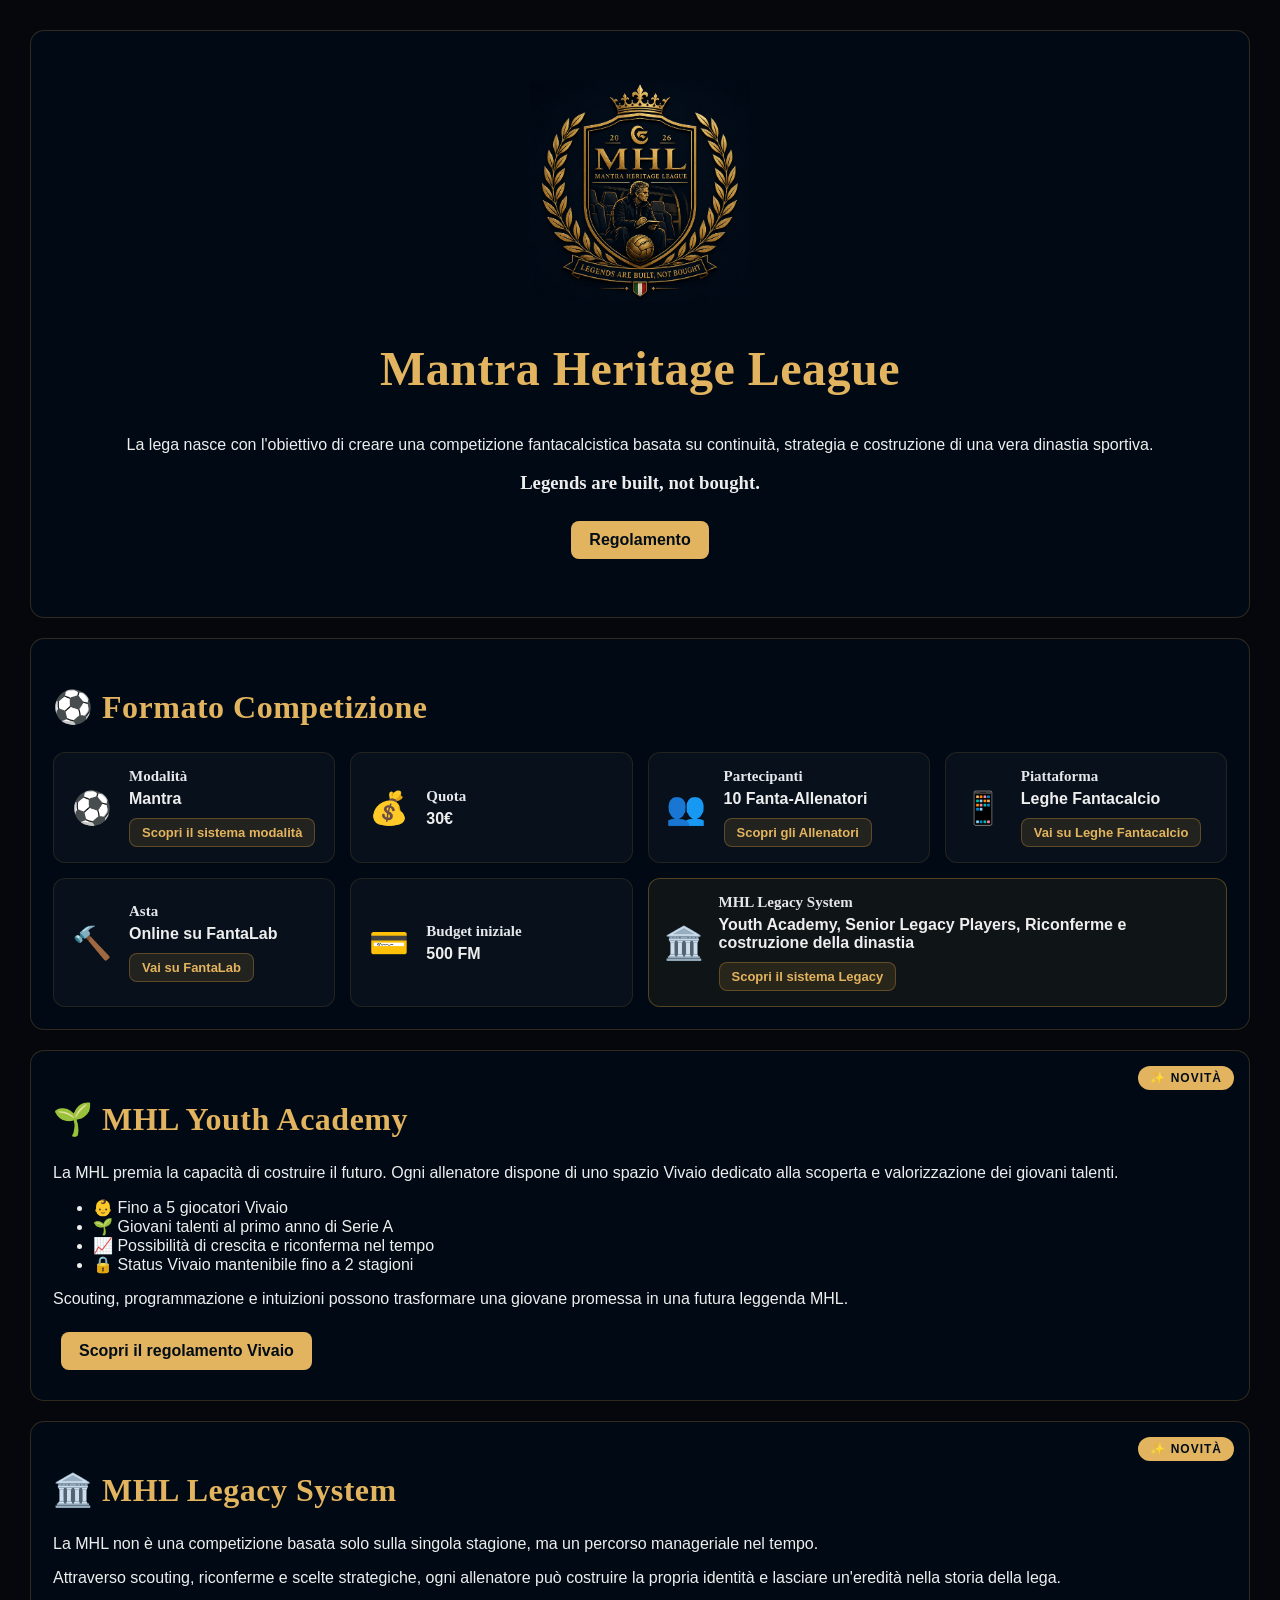
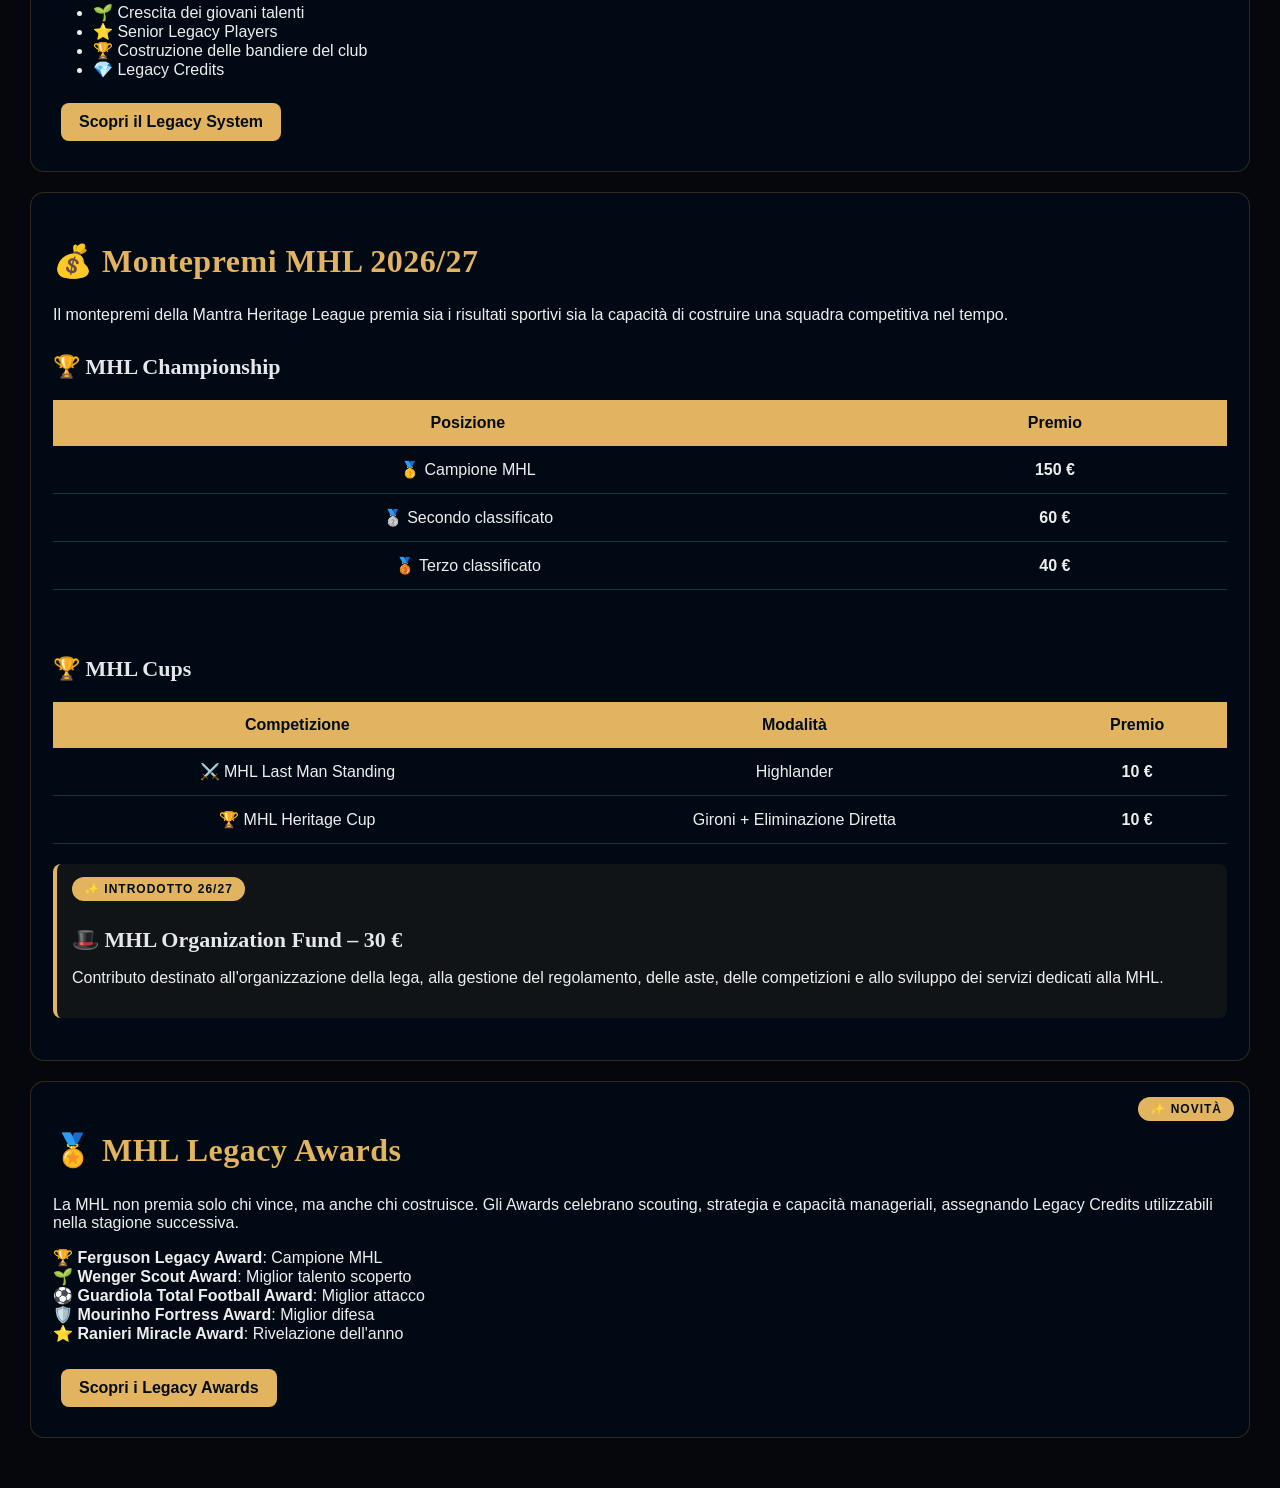
==== index.html @ bc8fe1c8 "Init MHL Project" ====
<!doctype html>
<html>

<head>
    <meta charset="utf-8">
    <meta name="viewport" content="width=device-width,initial-scale=1">
    <link rel="stylesheet" href="css/style.css">
    <title>MHL</title>
</head>


<body>

<div class="wrap">

    <main class="main">
        <section class="hero">

            <div class="hero-logo">
                <img src="images/logo-main.png" alt="MHL Logo">
            </div>


            <h1>
                Mantra Heritage League
            </h1>


            <p>
                La lega nasce con l'obiettivo di creare una competizione
                fantacalcistica basata su continuità, strategia e costruzione
                di una vera dinastia sportiva.
            </p>


            <h3>
                Legends are built, not bought.
            </h3>


            <a class="btn" href="regolamento.html">
                Regolamento
            </a>

        </section>





        <div class="card" id="formato">


            <h2>
                ⚽ Formato Competizione
            </h2>


            <div class="format-grid">



                <div class="format-item">

                    <div class="format-icon">
                        ⚽
                    </div>


                    <div>

                        <h3>
                            Modalità
                        </h3>

                        <p>
                            Mantra
                        </p>


                        <a class="mini-btn"
                           href="https://www.fantacalcio.it/regolamenti/sistema-mantra">

                            Scopri il sistema modalità

                        </a>


                    </div>

                </div>





                <div class="format-item">

                    <div class="format-icon">
                        💰
                    </div>


                    <div>

                        <h3>
                            Quota
                        </h3>


                        <p>
                            30€
                        </p>


                    </div>

                </div>





                <div class="format-item">

                    <div class="format-icon">
                        👥
                    </div>


                    <div>

                        <h3>
                            Partecipanti
                        </h3>


                        <p>
                            10 Fanta-Allenatori
                        </p>


                        <a class="mini-btn"
                           href="allenatori.html">

                            Scopri gli Allenatori

                        </a>


                    </div>

                </div>





                <div class="format-item">

                    <div class="format-icon">
                        📱
                    </div>


                    <div>

                        <h3>
                            Piattaforma
                        </h3>


                        <p>
                            Leghe Fantacalcio
                        </p>


                        <a class="mini-btn"
                           href="https://leghe.fantacalcio.it/">

                            Vai su Leghe Fantacalcio

                        </a>


                    </div>

                </div>





                <div class="format-item">

                    <div class="format-icon">
                        🔨
                    </div>


                    <div>

                        <h3>
                            Asta
                        </h3>


                        <p>
                            Online su FantaLab
                        </p>


                        <a class="mini-btn"
                           href="https://www.fantalab.it/">

                            Vai su FantaLab

                        </a>


                    </div>

                </div>





                <div class="format-item">

                    <div class="format-icon">
                        💳
                    </div>


                    <div>

                        <h3>
                            Budget iniziale
                        </h3>


                        <p>
                            500 FM
                        </p>


                    </div>

                </div>





                <div class="format-item legacy">

                    <div class="format-icon">
                        🏛️
                    </div>


                    <div>

                        <h3>
                            MHL Legacy System
                        </h3>


                        <p>
                            Youth Academy, Senior Legacy Players,
                            Riconferme e costruzione della dinastia
                        </p>


                        <a class="mini-btn"
                           href="#legacy-system">

                            Scopri il sistema Legacy

                        </a>


                    </div>

                </div>


            </div>


        </div>





        <div class="card feature-card" id="youth-academy">


            <span class="badge-new">
                ✨ NOVITÀ
            </span>


            <h2>
                🌱 MHL Youth Academy
            </h2>


            <p>
                La MHL premia la capacità di costruire il futuro.
                Ogni allenatore dispone di uno spazio Vivaio dedicato
                alla scoperta e valorizzazione dei giovani talenti.
            </p>



            <ul>

                <li>
                    👶 Fino a 5 giocatori Vivaio
                </li>

                <li>
                    🌱 Giovani talenti al primo anno di Serie A
                </li>

                <li>
                    📈 Possibilità di crescita e riconferma nel tempo
                </li>

                <li>
                    🔒 Status Vivaio mantenibile fino a 2 stagioni
                </li>

            </ul>



            <p>
                Scouting, programmazione e intuizioni possono trasformare
                una giovane promessa in una futura leggenda MHL.
            </p>



            <a class="btn" href="regolamento.html#youth-academy">

                Scopri il regolamento Vivaio

            </a>


        </div>





        <div class="card feature-card" id="legacy-system">


            <span class="badge-new">
                ✨ NOVITÀ
            </span>


            <h2>
                🏛️ MHL Legacy System
            </h2>


            <p>
                La MHL non è una competizione basata solo sulla singola stagione,
                ma un percorso manageriale nel tempo.
            </p>


            <p>
                Attraverso scouting, riconferme e scelte strategiche,
                ogni allenatore può costruire la propria identità
                e lasciare un'eredità nella storia della lega.
            </p>


            <ul>

                <li>
                    🌱 Crescita dei giovani talenti
                </li>


                <li>
                    ⭐ Senior Legacy Players
                </li>


                <li>
                    🏆 Costruzione delle bandiere del club
                </li>


                <li>
                    💎 Legacy Credits
                </li>

            </ul>


            <a class="btn" href="regolamento.html#legacy-system">

                Scopri il Legacy System

            </a>


        </div>





        <div class="card" id="premi">

            <h2>
                💰 Montepremi MHL 2026/27
            </h2>


            <p>
                Il montepremi della Mantra Heritage League premia sia i risultati
                sportivi sia la capacità di costruire una squadra competitiva nel tempo.
            </p>


            <h3>
                🏆 MHL Championship
            </h3>


            <table class="table">

                <tr>
                    <th>Posizione</th>
                    <th>Premio</th>
                </tr>


                <tr>
                    <td>🥇 Campione MHL</td>
                    <td><strong>150 €</strong></td>
                </tr>


                <tr>
                    <td>🥈 Secondo classificato</td>
                    <td><strong>60 €</strong></td>
                </tr>


                <tr>
                    <td>🥉 Terzo classificato</td>
                    <td><strong>40 €</strong></td>
                </tr>


            </table>



            <br><br>


            <h3>
                🏆 MHL Cups
            </h3>


            <table class="table">

                <tr>
                    <th>Competizione</th>
                    <th>Modalità</th>
                    <th>Premio</th>
                </tr>


                <tr>
                    <td>
                        ⚔️ MHL Last Man Standing
                    </td>

                    <td>
                        Highlander
                    </td>

                    <td>
                        <strong>10 €</strong>
                    </td>

                </tr>



                <tr>

                    <td>
                        🏆 MHL Heritage Cup
                    </td>

                    <td>
                        Gironi + Eliminazione Diretta
                    </td>

                    <td>
                        <strong>10 €</strong>
                    </td>

                </tr>


            </table>



            <div class="fund-box">

        <span class="badge-new">
            ✨ INTRODOTTO 26/27
        </span>


                <h3>
                    🎩 MHL Organization Fund – 30 €
                </h3>


                <p>
                    Contributo destinato all'organizzazione della lega,
                    alla gestione del regolamento, delle aste, delle competizioni
                    e allo sviluppo dei servizi dedicati alla MHL.
                </p>


            </div>


        </div>





        <div class="card feature-card" id="awards">


            <span class="badge-new">
                ✨ NOVITÀ
            </span>


            <h2>
                🏅 MHL Legacy Awards
            </h2>


            <p>
                La MHL non premia solo chi vince, ma anche chi costruisce.
                Gli Awards celebrano scouting, strategia e capacità manageriali,
                assegnando Legacy Credits utilizzabili nella stagione successiva.
            </p>



            <div class="awards-preview">


                <div>
                    🏆 <strong>Ferguson Legacy Award</strong>: Campione MHL
                </div>


                <div>
                    🌱 <strong>Wenger Scout Award</strong>: Miglior talento scoperto
                </div>


                <div>
                    ⚽ <strong>Guardiola Total Football Award</strong>: Miglior attacco
                </div>


                <div>
                    🛡️ <strong>Mourinho Fortress Award</strong>: Miglior difesa
                </div>


                <div>
                    ⭐ <strong>Ranieri Miracle Award</strong>: Rivelazione dell'anno
                </div>


            </div>


            <br>


            <a class="btn" href="mhl-legacy-archive.html">

                Scopri i Legacy Awards

            </a>


        </div>



    </main>


</div>

</body>

</html>
---- css/style.css ----
:root {

    --mhl-bg: #05070d;

    --mhl-card: #010a14;

    --mhl-card-light: #071624;

    --mhl-gold: #e3b45f;

    --mhl-gold-light: #d4af37;

    --mhl-text: #eeeeee;

    --mhl-muted: #bdbdbd;

    --mhl-border: rgba(184,136,57,0.25);

}


/* ============================= */
/* BASE */
/* ============================= */


body {

    margin:0;

    background:var(--mhl-bg);

    color:var(--mhl-text);

    font-family:'Inter', Arial, sans-serif;

}



h1,
h2 {

    font-family:'Playfair Display', serif;

    color:var(--mhl-gold);

    letter-spacing:.5px;

}


h1 {

    font-size:3rem;

}


h2 {

    font-size:2rem;

}


h3 {

    font-family:'Playfair Display', serif;

}



a {

    color:inherit;

}

.claim {

    font-family:'Playfair Display', serif;

    font-style:italic;

    color:var(--mhl-gold);

    letter-spacing:1px;

}


/* ============================= */
/* HEADER / LOGO */
/* ============================= */


header {

    padding:20px;

    background:var(--mhl-card);

    border-bottom:3px solid var(--mhl-gold);

    display:flex;

    justify-content:center;

}



.logo img {

    width:220px;

    height:220px;

    object-fit:contain;

}



/* ============================= */
/* LAYOUT */
/* ============================= */


.wrap {

    display:flex;

}



.main {

    flex:1;

    padding:30px;

}



/* ============================= */
/* CARD */
/* ============================= */


.card {

    background:var(--mhl-card);

    border:1px solid var(--mhl-border);

    border-radius:14px;

    padding:22px;

    margin-bottom:20px;

}



.card h3 {

    margin-top:30px;

    margin-bottom:15px;

    color:#e5e7eb;

    font-size:22px;

}



/* ============================= */
/* HERO */
/* ============================= */


.hero {

    padding:50px 20px;

    text-align:center;

    background: var(--mhl-card);

    border-radius:14px;

    margin-bottom:20px;

    border:1px solid var(--mhl-border);

}



.hero-logo {

    display:flex;

    justify-content:center;

    margin-bottom:20px;

}



.hero-logo img {

    width:220px;

    height:220px;

    object-fit:contain;

}



/* ============================= */
/* BOTTONI */
/* ============================= */


.btn {

    display:inline-block;

    margin:8px;

    padding:10px 18px;

    background:var(--mhl-gold);

    color:#020d17;

    text-decoration:none;

    border-radius:8px;

    font-weight:bold;

}



.btn:hover {

    opacity:.85;

}



/* ============================= */
/* MINI BUTTON */
/* ============================= */


.mini-btn {

    display:inline-block;

    margin-top:10px;

    padding:6px 12px;

    border-radius:8px;

    font-size:13px;

    text-decoration:none;

    font-weight:bold;

    background:rgba(184,136,57,.15);

    color:var(--mhl-gold);

    border:1px solid rgba(184,136,57,.4);

}



.mini-btn:hover {

    background:rgba(184,136,57,.3);

}



/* ============================= */
/* FORMAT GRID */
/* ============================= */


.format-grid {

    display:grid;

    grid-template-columns:
    repeat(auto-fit,minmax(230px,1fr));

    gap:15px;

}



.format-item {

    display:flex;

    align-items:center;

    gap:15px;

    padding:15px;

    background:rgba(255,255,255,.03);

    border-radius:12px;

    border:1px solid rgba(184,136,57,.15);

}



.format-icon {

    font-size:32px;

    width:45px;

    text-align:center;

}



.format-item h3 {

    margin:0 0 5px;

    font-size:15px;

}



.format-item p {

    margin:0;

    font-weight:bold;

}



.format-item.legacy {

    grid-column:span 2;

    background:rgba(184,136,57,.08);

    border-color:rgba(184,136,57,.4);

}



@media(max-width:600px){

    .format-item.legacy{

        grid-column:span 1;

    }

}



/* ============================= */
/* TABLE */
/* ============================= */


.table {

    width:100%;

    border-collapse:collapse;

    margin-top:20px;

}



.table th {

    background:var(--mhl-gold);

    color:#020d17;

    padding:14px;

}



.table td {

    padding:14px;

    border-bottom:1px solid #23313d;

    text-align:center;

}



.table tr:hover {

    background:#071624;

}



/* ============================= */
/* BADGE */
/* ============================= */


.badge-new {

    background:var(--mhl-gold);

    color:#020d17;

    font-size:.75rem;

    font-weight:bold;

    padding:5px 12px;

    border-radius:20px;

    letter-spacing:1px;

}



.feature-card {

    position:relative;

}



.feature-card .badge-new {

    position:absolute;

    top:15px;

    right:15px;

}



/* ============================= */
/* LEGACY / AWARDS */
/* ============================= */


.award-card,
.manager-card,
.history-card {

    background:rgba(255,255,255,.03);

    border-radius:16px;

    padding:20px;

    text-align:center;

    border:1px solid rgba(184,136,57,.15);

    margin-top: 20px;

}



.award-credit {

    margin-top:15px;

    padding:10px;

    border-radius:10px;

    font-weight:bold;

    background:rgba(184,136,57,.15);

    color:var(--mhl-gold);

}



/* ============================= */
/* REGOLE */
/* ============================= */


.reg-links {

    display:flex;

    flex-direction:column;

    gap:10px;

    margin-bottom:25px;

}



.reg-links a {

    color:#e0e0e0;

    text-decoration:none;

    font-weight:600;

}



.reg-links a:hover {

    color:var(--mhl-gold);

}



/* Sottosezioni */


.sub-links {

    margin-left:25px;

    padding-left:15px;

    border-left:2px solid var(--mhl-gold);

    display:flex;

    flex-direction:column;

    gap:8px;

}



.sub-links a {

    color:var(--mhl-muted);

    font-size:.95rem;

}



/* ============================= */
/* BOX EVIDENZA */
/* ============================= */


.rule-highlight,
.fund-box,
.vivaio-box {

    background:rgba(184,136,57,.08);

    border-left:4px solid var(--mhl-gold);

    padding:15px;

    border-radius:8px;

    margin:20px 0;

}



/* ============================= */
/* MENU VAI ALLA SEZIONE */
/* ============================= */


.section-selector {

    position:sticky;

    top:0;

    z-index:1000;

    width:100%;

    padding:15px 0;

    margin-bottom:20px;

}



.section-selector select {

    width:100%;

    height:48px;

    padding:0 45px 0 18px;

    border-radius:14px;

    border:1px solid rgba(184,136,57,.5);

    background:linear-gradient(
            135deg,
            #020d17,
            #071624
    );

    color:var(--mhl-gold);

    font-size:1rem;

    font-weight:700;

    appearance:none;

    cursor:pointer;

}



.section-selector::after {

    position:absolute;

    right:18px;

    top:50%;

    transform:translateY(-50%);

    color:var(--mhl-gold);

    font-size:1.3rem;

    pointer-events:none;

}



.section-selector select:focus {

    outline:none;

    border-color:var(--mhl-gold);

    box-shadow:0 0 10px rgba(184,136,57,.25);

}



.section-selector option {

    background:#020d17;

    color:white;

}



/* ============================= */
/* MOBILE */
/* ============================= */


@media(max-width:600px){


    .main {

        padding:15px;

    }


    .logo img {

        width:160px;

        height:160px;

    }


}

.home-btn {
    display:flex;
    justify-content:flex-end;
    margin-bottom:15px;
    background: none;
    color:var(--mhl-gold);
}
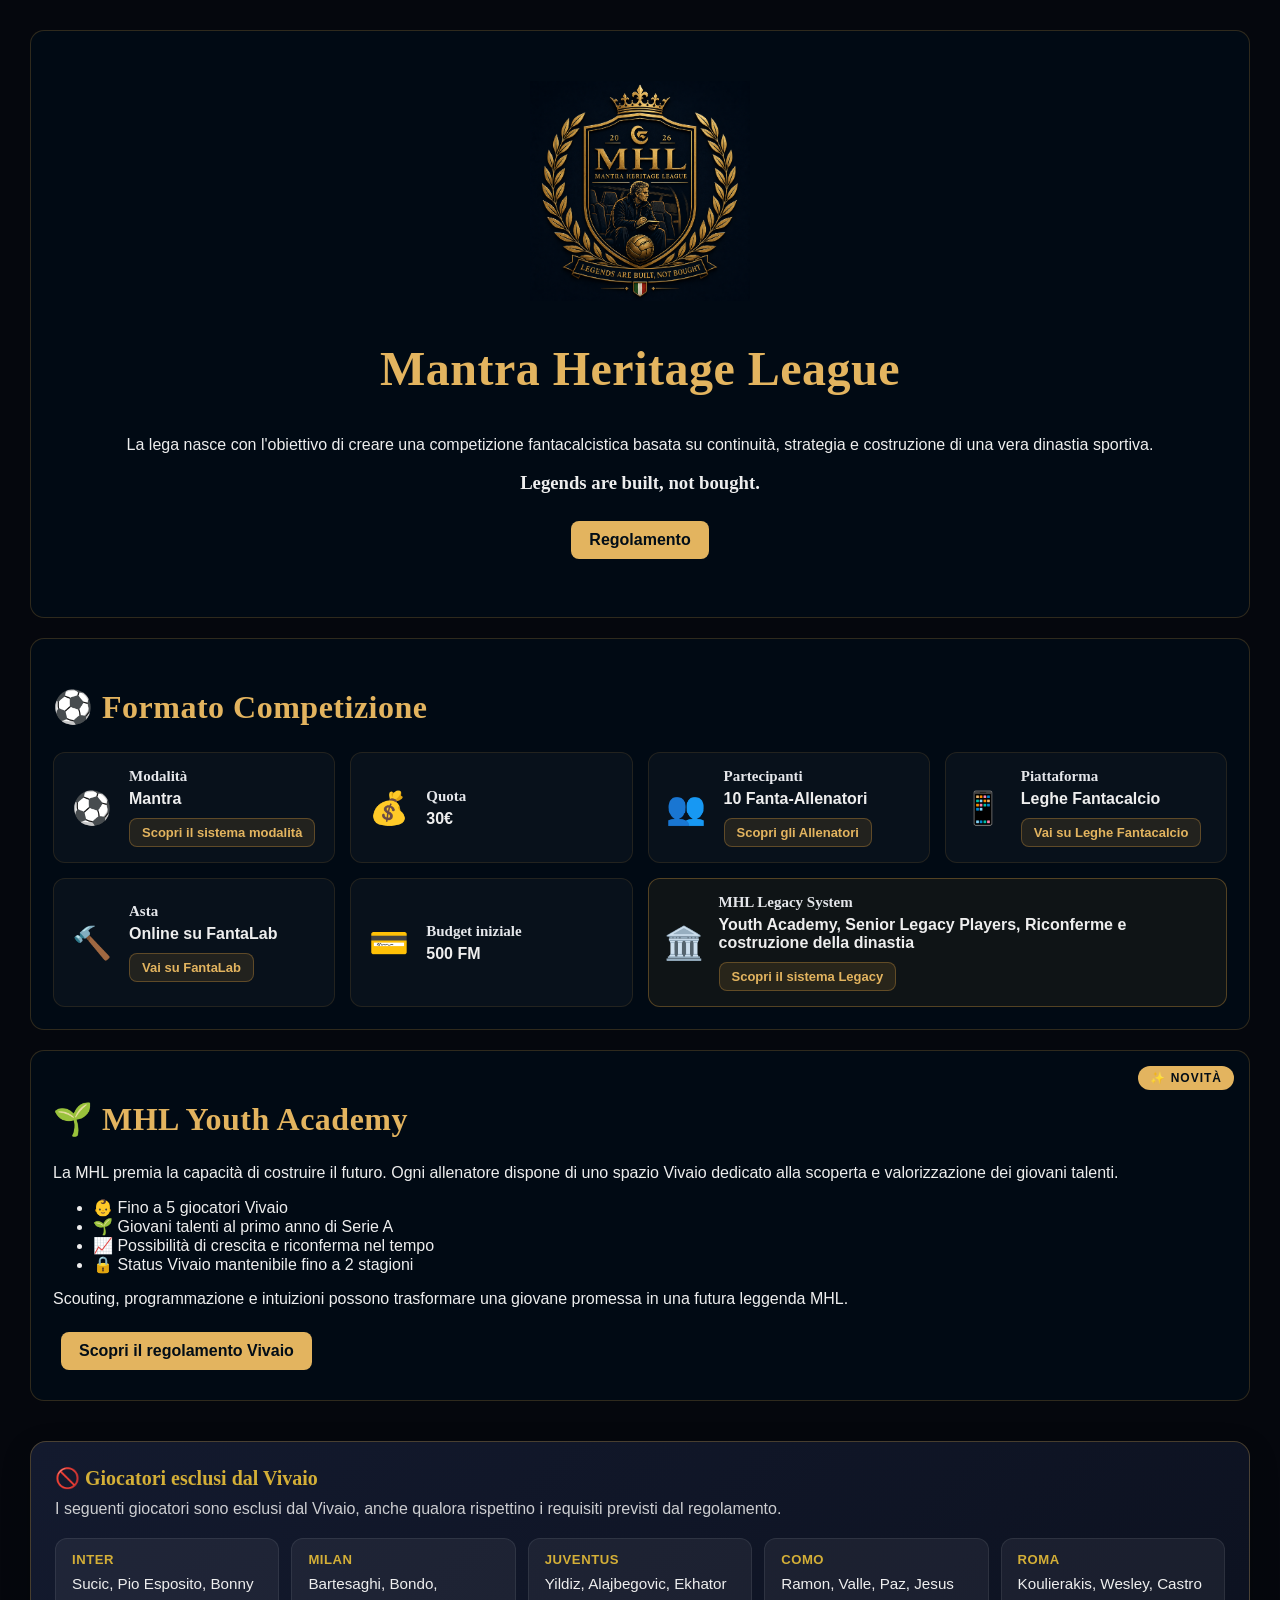
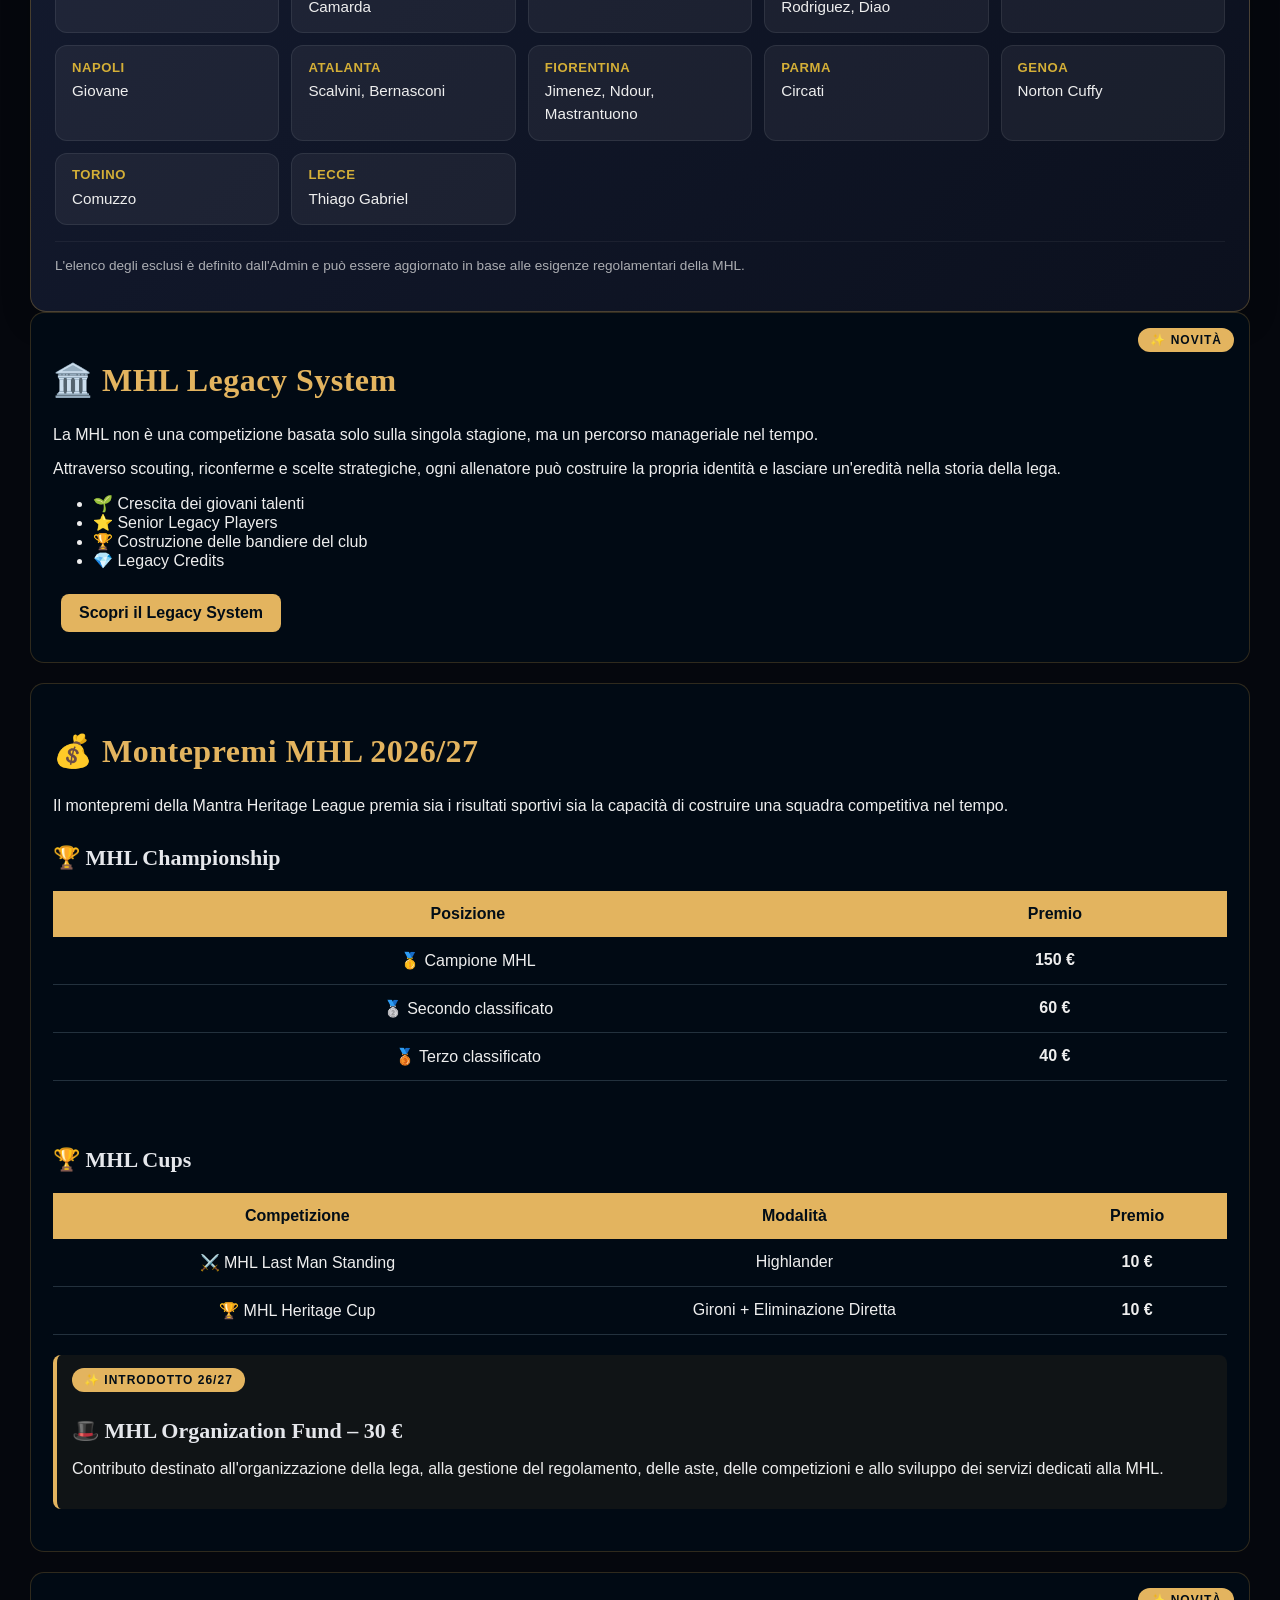
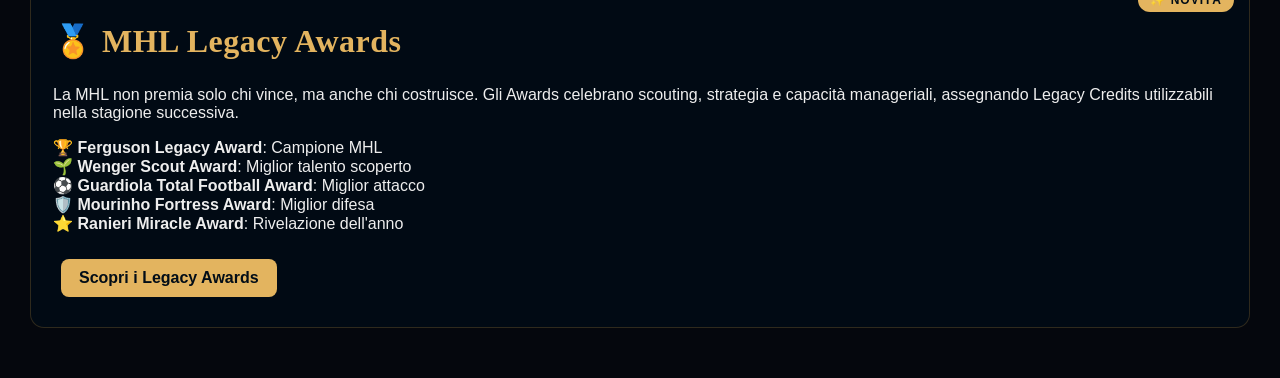
==== commit 3c17eb32: "Update regolamento 15/08" ====
--- a/index.html
+++ b/index.html
@@ -354,6 +354,106 @@
 
         </div>
 
+        <div class="excluded-players">
+            <h3>🚫 Giocatori esclusi dal Vivaio</h3>
+
+            <p class="excluded-players-intro">
+                I seguenti giocatori sono esclusi dal Vivaio, anche qualora rispettino
+                i requisiti previsti dal regolamento.
+            </p>
+
+            <ul class="excluded-teams">
+                <li class="excluded-team">
+                    <span class="excluded-team-name">Inter</span>
+                    <span class="excluded-team-players">
+                Sucic, Pio Esposito, Bonny
+            </span>
+                </li>
+
+                <li class="excluded-team">
+                    <span class="excluded-team-name">Milan</span>
+                    <span class="excluded-team-players">
+                Bartesaghi, Bondo, Camarda
+            </span>
+                </li>
+
+                <li class="excluded-team">
+                    <span class="excluded-team-name">Juventus</span>
+                    <span class="excluded-team-players">
+                Yildiz, Alajbegovic, Ekhator
+            </span>
+                </li>
+
+                <li class="excluded-team">
+                    <span class="excluded-team-name">Como</span>
+                    <span class="excluded-team-players">
+                Ramon, Valle, Paz, Jesus Rodriguez, Diao
+            </span>
+                </li>
+
+                <li class="excluded-team">
+                    <span class="excluded-team-name">Roma</span>
+                    <span class="excluded-team-players">
+                Koulierakis, Wesley, Castro
+            </span>
+                </li>
+
+                <li class="excluded-team">
+                    <span class="excluded-team-name">Napoli</span>
+                    <span class="excluded-team-players">
+                Giovane
+            </span>
+                </li>
+
+                <li class="excluded-team">
+                    <span class="excluded-team-name">Atalanta</span>
+                    <span class="excluded-team-players">
+                Scalvini, Bernasconi
+            </span>
+                </li>
+
+                <li class="excluded-team">
+                    <span class="excluded-team-name">Fiorentina</span>
+                    <span class="excluded-team-players">
+                Jimenez, Ndour, Mastrantuono
+            </span>
+                </li>
+
+                <li class="excluded-team">
+                    <span class="excluded-team-name">Parma</span>
+                    <span class="excluded-team-players">
+                Circati
+            </span>
+                </li>
+
+                <li class="excluded-team">
+                    <span class="excluded-team-name">Genoa</span>
+                    <span class="excluded-team-players">
+                Norton Cuffy
+            </span>
+                </li>
+
+                <li class="excluded-team">
+                    <span class="excluded-team-name">Torino</span>
+                    <span class="excluded-team-players">
+                Comuzzo
+            </span>
+                </li>
+
+                <li class="excluded-team">
+                    <span class="excluded-team-name">Lecce</span>
+                    <span class="excluded-team-players">
+                Thiago Gabriel
+            </span>
+                </li>
+            </ul>
+
+            <p class="excluded-note">
+                L'elenco degli esclusi è definito dall'Admin e può essere aggiornato
+                in base alle esigenze regolamentari della MHL.
+            </p>
+        </div>
+
 
 
 
--- a/css/style.css
+++ b/css/style.css
@@ -514,6 +514,15 @@
 
 }
 
+.manager-logo {
+    width: 30%;
+    height: 30%;
+}
+
+.award-logo {
+    width: 40%;
+    height: 40%;
+}
 
 
 .award-credit {
@@ -756,4 +765,74 @@
     margin-bottom:15px;
     background: none;
     color:var(--mhl-gold);
+}
+
+.excluded-players {
+    margin-top: 2.5rem;
+    padding: 1.5rem;
+    border: 1px solid rgba(180, 145, 70, 0.35);
+    border-radius: 16px;
+    background: linear-gradient(
+            135deg,
+            rgba(20, 27, 48, 0.96),
+            rgba(12, 17, 31, 0.96)
+    );
+    box-shadow: 0 10px 30px rgba(0, 0, 0, 0.18);
+}
+
+.excluded-players h3 {
+    margin: 0 0 0.6rem;
+    color: #d4af37;
+    font-size: 1.25rem;
+}
+
+.excluded-players-intro {
+    margin: 0 0 1.25rem;
+    opacity: 0.85;
+}
+
+.excluded-teams {
+    display: grid;
+    grid-template-columns: repeat(auto-fit, minmax(220px, 1fr));
+    gap: 0.75rem;
+    margin: 0;
+    padding: 0;
+    list-style: none;
+}
+
+.excluded-team {
+    display: flex;
+    flex-direction: column;
+    gap: 0.35rem;
+    padding: 0.85rem 1rem;
+    border-radius: 12px;
+    background: rgba(255, 255, 255, 0.055);
+    border: 1px solid rgba(255, 255, 255, 0.08);
+    transition: transform 0.2s ease, border-color 0.2s ease;
+}
+
+.excluded-team:hover {
+    transform: translateY(-2px);
+    border-color: rgba(212, 175, 55, 0.5);
+}
+
+.excluded-team-name {
+    font-weight: 700;
+    color: #d4af37;
+    text-transform: uppercase;
+    letter-spacing: 0.04em;
+    font-size: 0.82rem;
+}
+
+.excluded-team-players {
+    line-height: 1.5;
+    font-size: 0.95rem;
+}
+
+.excluded-note {
+    margin-top: 1rem;
+    padding-top: 1rem;
+    border-top: 1px solid rgba(255, 255, 255, 0.08);
+    font-size: 0.85rem;
+    opacity: 0.7;
 }
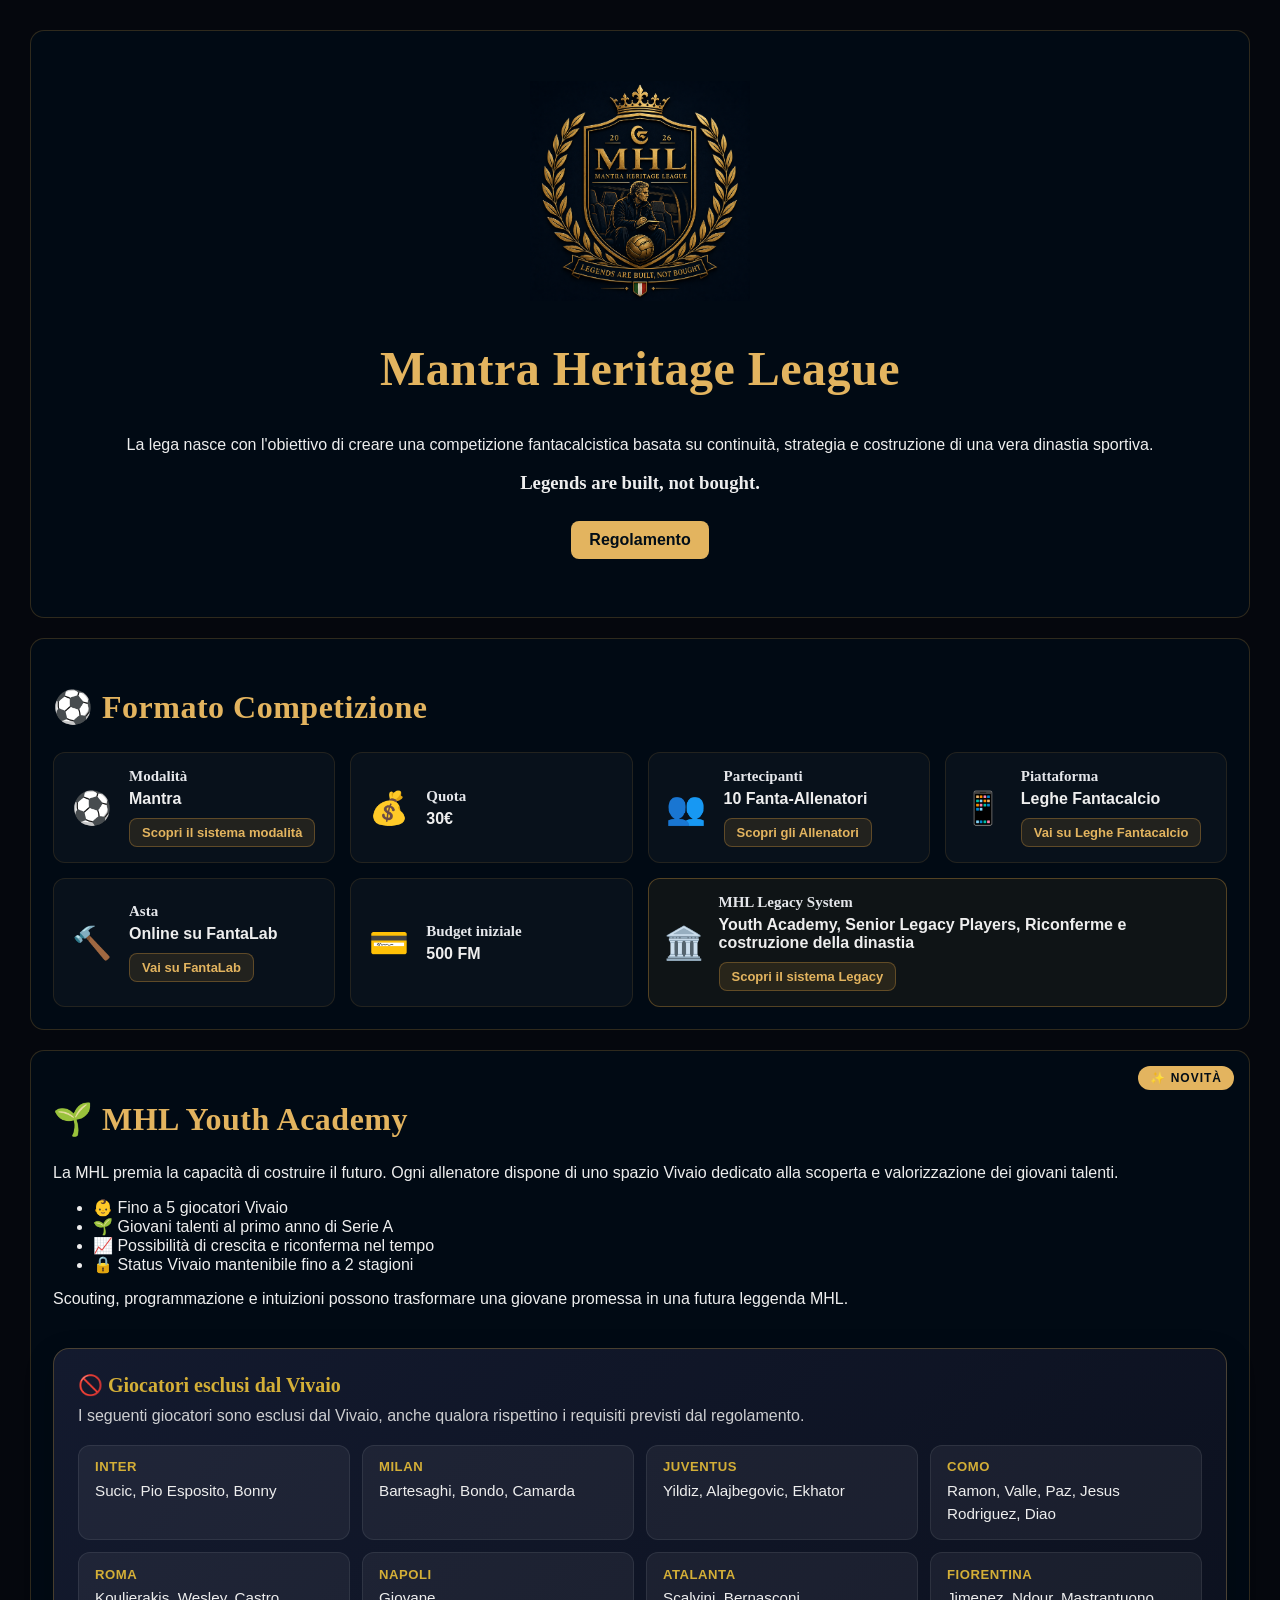
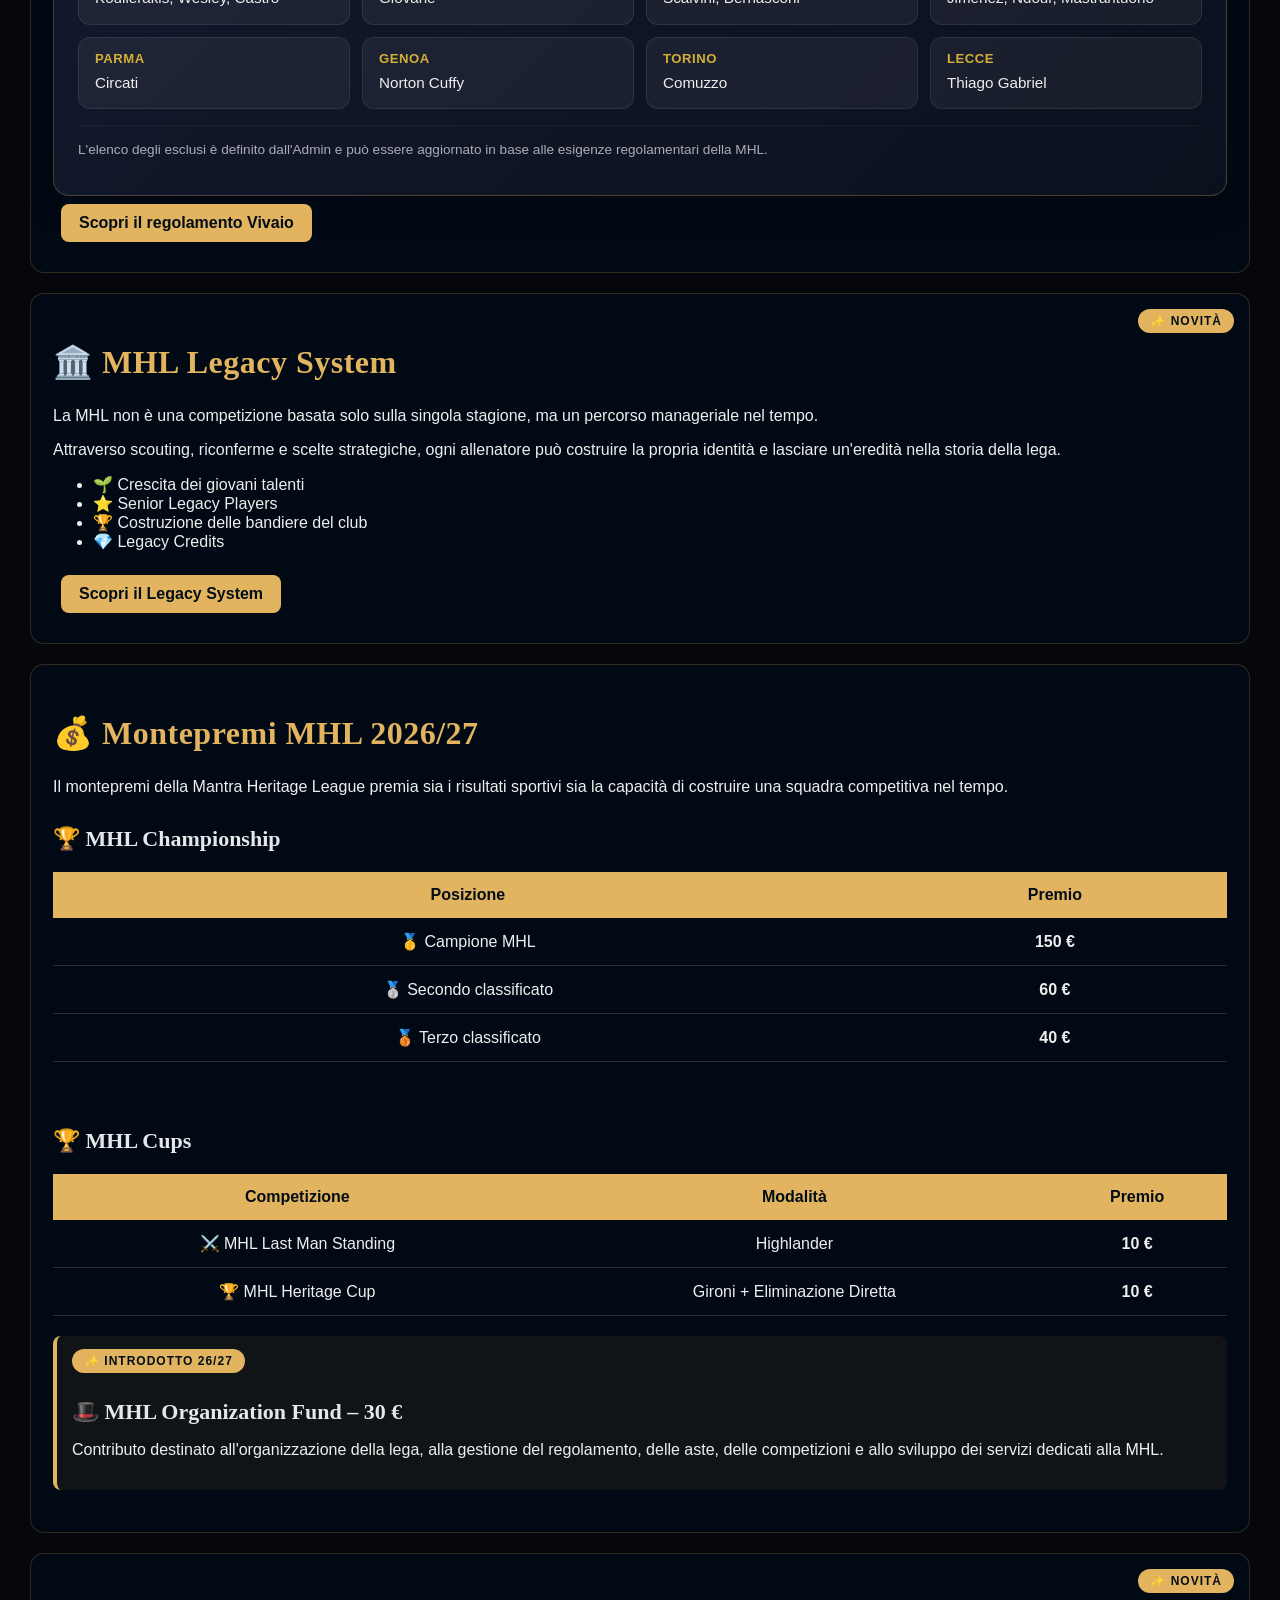
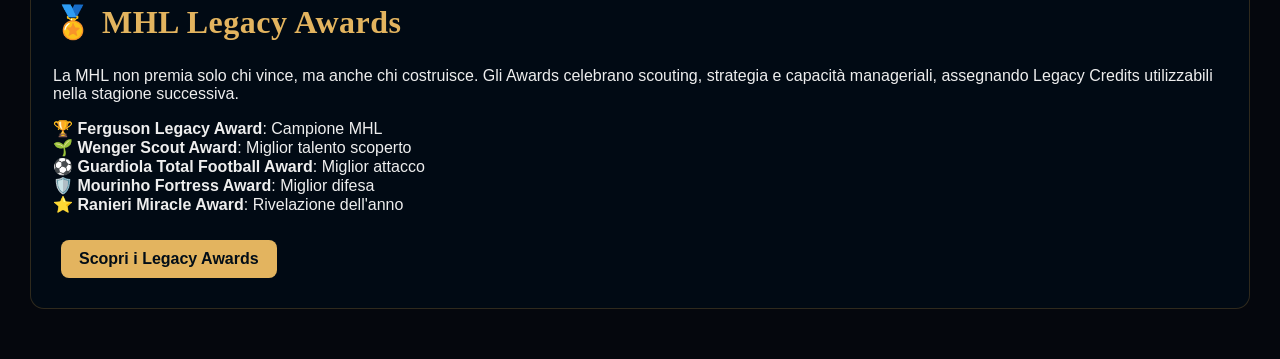
==== commit 5ac436f9: "Update regolamento 15/08 2" ====
--- a/index.html
+++ b/index.html
@@ -343,7 +343,105 @@
                 una giovane promessa in una futura leggenda MHL.
             </p>
 
-
+            <div class="excluded-players">
+                <h3>🚫 Giocatori esclusi dal Vivaio</h3>
+
+                <p class="excluded-players-intro">
+                    I seguenti giocatori sono esclusi dal Vivaio, anche qualora rispettino
+                    i requisiti previsti dal regolamento.
+                </p>
+
+                <ul class="excluded-teams">
+                    <li class="excluded-team">
+                        <span class="excluded-team-name">Inter</span>
+                        <span class="excluded-team-players">
+                Sucic, Pio Esposito, Bonny
+            </span>
+                    </li>
+
+                    <li class="excluded-team">
+                        <span class="excluded-team-name">Milan</span>
+                        <span class="excluded-team-players">
+                Bartesaghi, Bondo, Camarda
+            </span>
+                    </li>
+
+                    <li class="excluded-team">
+                        <span class="excluded-team-name">Juventus</span>
+                        <span class="excluded-team-players">
+                Yildiz, Alajbegovic, Ekhator
+            </span>
+                    </li>
+
+                    <li class="excluded-team">
+                        <span class="excluded-team-name">Como</span>
+                        <span class="excluded-team-players">
+                Ramon, Valle, Paz, Jesus Rodriguez, Diao
+            </span>
+                    </li>
+
+                    <li class="excluded-team">
+                        <span class="excluded-team-name">Roma</span>
+                        <span class="excluded-team-players">
+                Koulierakis, Wesley, Castro
+            </span>
+                    </li>
+
+                    <li class="excluded-team">
+                        <span class="excluded-team-name">Napoli</span>
+                        <span class="excluded-team-players">
+                Giovane
+            </span>
+                    </li>
+
+                    <li class="excluded-team">
+                        <span class="excluded-team-name">Atalanta</span>
+                        <span class="excluded-team-players">
+                Scalvini, Bernasconi
+            </span>
+                    </li>
+
+                    <li class="excluded-team">
+                        <span class="excluded-team-name">Fiorentina</span>
+                        <span class="excluded-team-players">
+                Jimenez, Ndour, Mastrantuono
+            </span>
+                    </li>
+
+                    <li class="excluded-team">
+                        <span class="excluded-team-name">Parma</span>
+                        <span class="excluded-team-players">
+                Circati
+            </span>
+                    </li>
+
+                    <li class="excluded-team">
+                        <span class="excluded-team-name">Genoa</span>
+                        <span class="excluded-team-players">
+                Norton Cuffy
+            </span>
+                    </li>
+
+                    <li class="excluded-team">
+                        <span class="excluded-team-name">Torino</span>
+                        <span class="excluded-team-players">
+                Comuzzo
+            </span>
+                    </li>
+
+                    <li class="excluded-team">
+                        <span class="excluded-team-name">Lecce</span>
+                        <span class="excluded-team-players">
+                Thiago Gabriel
+            </span>
+                    </li>
+                </ul>
+
+                <p class="excluded-note">
+                    L'elenco degli esclusi è definito dall'Admin e può essere aggiornato
+                    in base alle esigenze regolamentari della MHL.
+                </p>
+            </div>
 
             <a class="btn" href="regolamento.html#youth-academy">
 
@@ -351,112 +449,7 @@
 
             </a>
 
-
         </div>
-
-        <div class="excluded-players">
-            <h3>🚫 Giocatori esclusi dal Vivaio</h3>
-
-            <p class="excluded-players-intro">
-                I seguenti giocatori sono esclusi dal Vivaio, anche qualora rispettino
-                i requisiti previsti dal regolamento.
-            </p>
-
-            <ul class="excluded-teams">
-                <li class="excluded-team">
-                    <span class="excluded-team-name">Inter</span>
-                    <span class="excluded-team-players">
-                Sucic, Pio Esposito, Bonny
-            </span>
-                </li>
-
-                <li class="excluded-team">
-                    <span class="excluded-team-name">Milan</span>
-                    <span class="excluded-team-players">
-                Bartesaghi, Bondo, Camarda
-            </span>
-                </li>
-
-                <li class="excluded-team">
-                    <span class="excluded-team-name">Juventus</span>
-                    <span class="excluded-team-players">
-                Yildiz, Alajbegovic, Ekhator
-            </span>
-                </li>
-
-                <li class="excluded-team">
-                    <span class="excluded-team-name">Como</span>
-                    <span class="excluded-team-players">
-                Ramon, Valle, Paz, Jesus Rodriguez, Diao
-            </span>
-                </li>
-
-                <li class="excluded-team">
-                    <span class="excluded-team-name">Roma</span>
-                    <span class="excluded-team-players">
-                Koulierakis, Wesley, Castro
-            </span>
-                </li>
-
-                <li class="excluded-team">
-                    <span class="excluded-team-name">Napoli</span>
-                    <span class="excluded-team-players">
-                Giovane
-            </span>
-                </li>
-
-                <li class="excluded-team">
-                    <span class="excluded-team-name">Atalanta</span>
-                    <span class="excluded-team-players">
-                Scalvini, Bernasconi
-            </span>
-                </li>
-
-                <li class="excluded-team">
-                    <span class="excluded-team-name">Fiorentina</span>
-                    <span class="excluded-team-players">
-                Jimenez, Ndour, Mastrantuono
-            </span>
-                </li>
-
-                <li class="excluded-team">
-                    <span class="excluded-team-name">Parma</span>
-                    <span class="excluded-team-players">
-                Circati
-            </span>
-                </li>
-
-                <li class="excluded-team">
-                    <span class="excluded-team-name">Genoa</span>
-                    <span class="excluded-team-players">
-                Norton Cuffy
-            </span>
-                </li>
-
-                <li class="excluded-team">
-                    <span class="excluded-team-name">Torino</span>
-                    <span class="excluded-team-players">
-                Comuzzo
-            </span>
-                </li>
-
-                <li class="excluded-team">
-                    <span class="excluded-team-name">Lecce</span>
-                    <span class="excluded-team-players">
-                Thiago Gabriel
-            </span>
-                </li>
-            </ul>
-
-            <p class="excluded-note">
-                L'elenco degli esclusi è definito dall'Admin e può essere aggiornato
-                in base alle esigenze regolamentari della MHL.
-            </p>
-        </div>
-
-
-
-
 
         <div class="card feature-card" id="legacy-system">
 
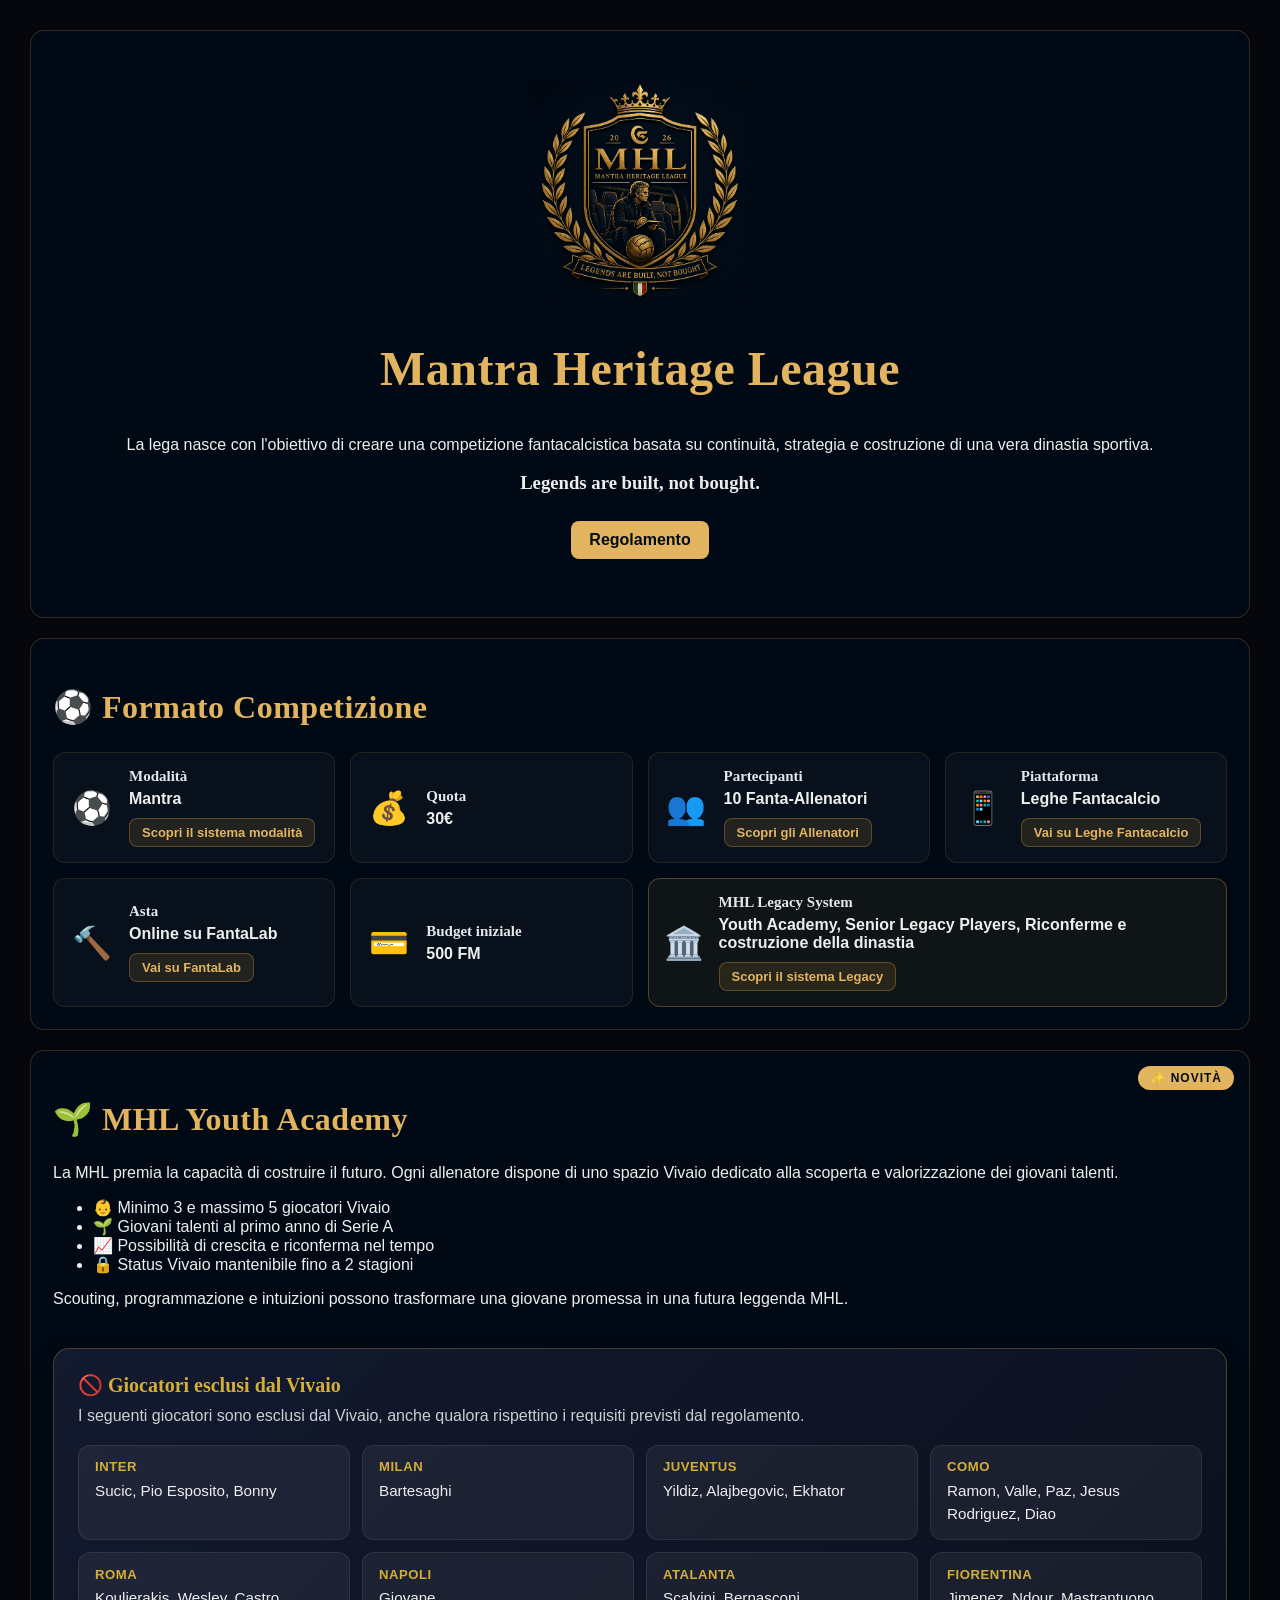
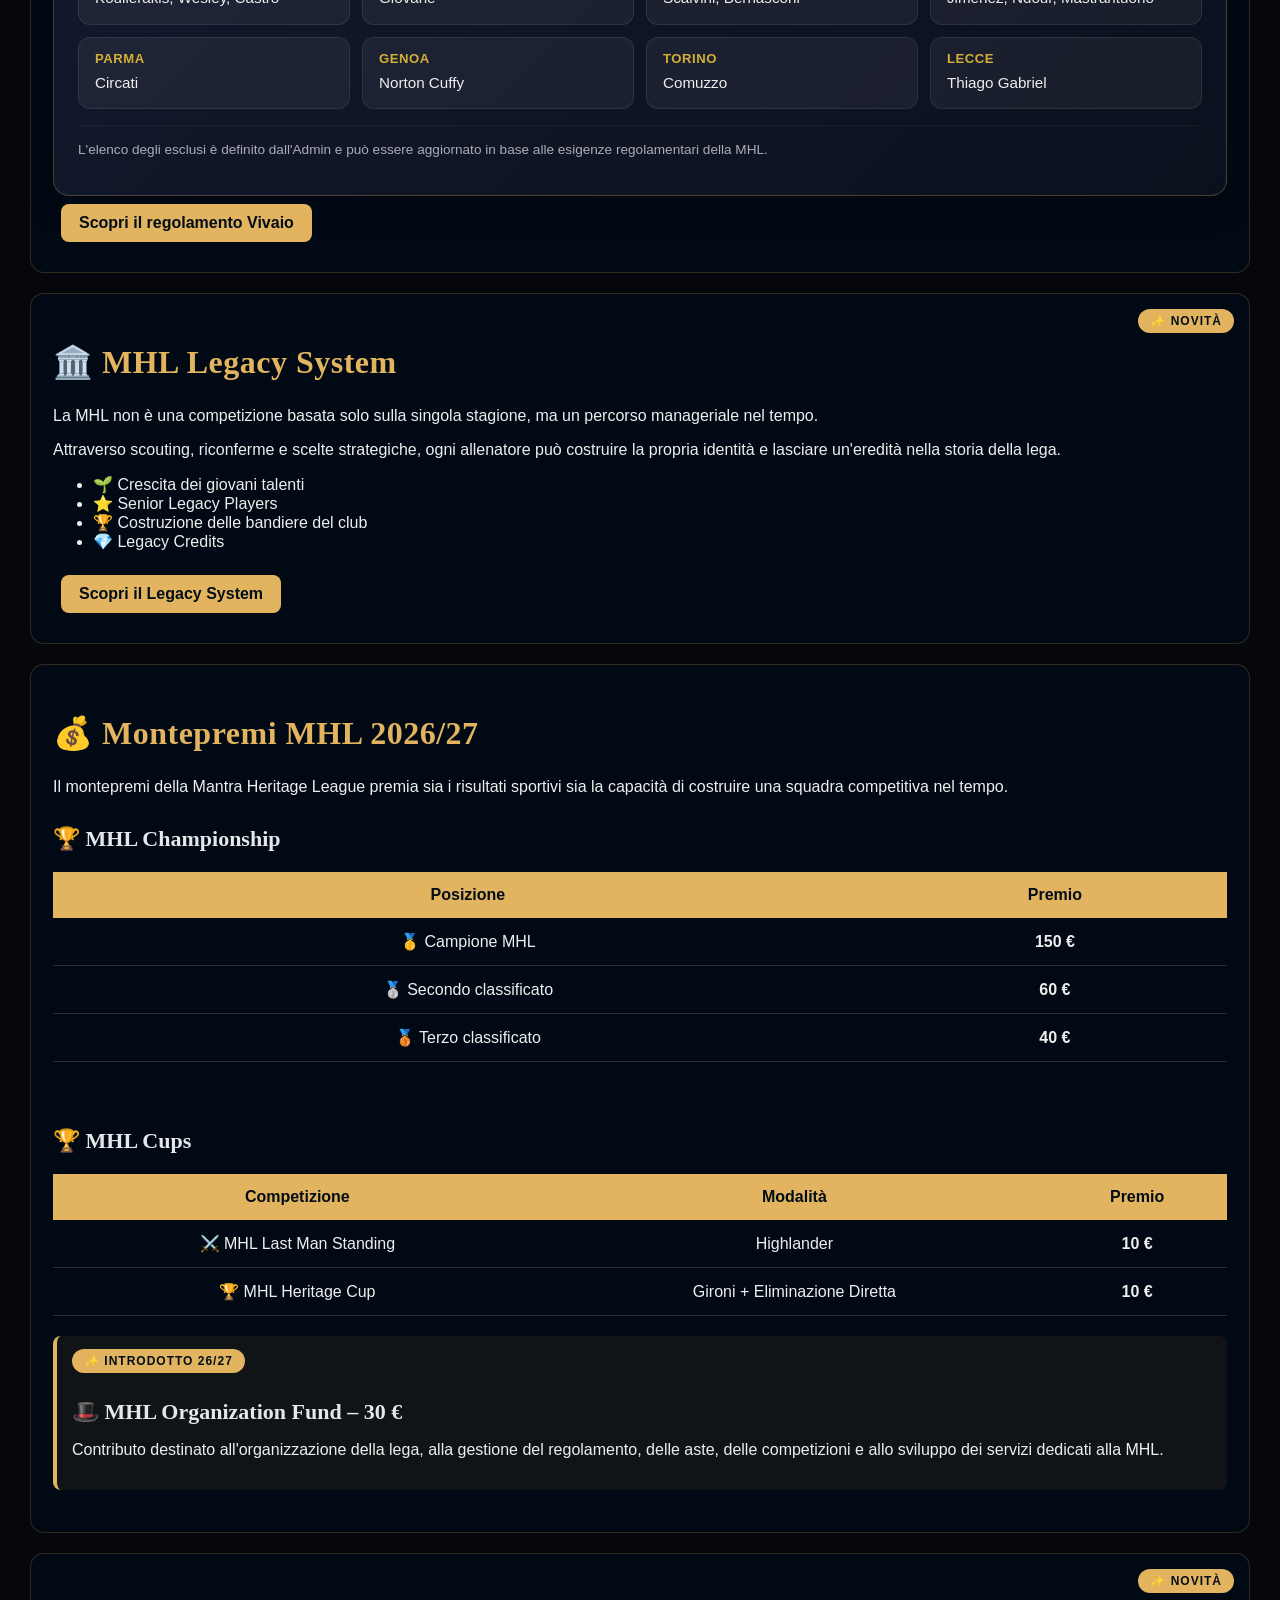
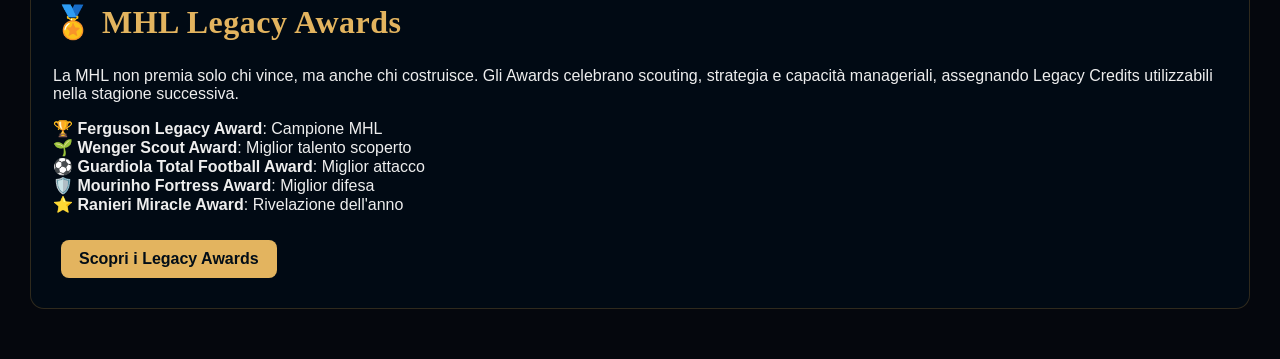
==== commit eb5bf8bb: "Update regolamento vivaio" ====
--- a/index.html
+++ b/index.html
@@ -319,7 +319,7 @@
             <ul>
 
                 <li>
-                    👶 Fino a 5 giocatori Vivaio
+                    👶 Minimo  3 e massimo 5 giocatori Vivaio
                 </li>
 
                 <li>
@@ -362,7 +362,7 @@
                     <li class="excluded-team">
                         <span class="excluded-team-name">Milan</span>
                         <span class="excluded-team-players">
-                Bartesaghi, Bondo, Camarda
+                Bartesaghi
             </span>
                     </li>
 
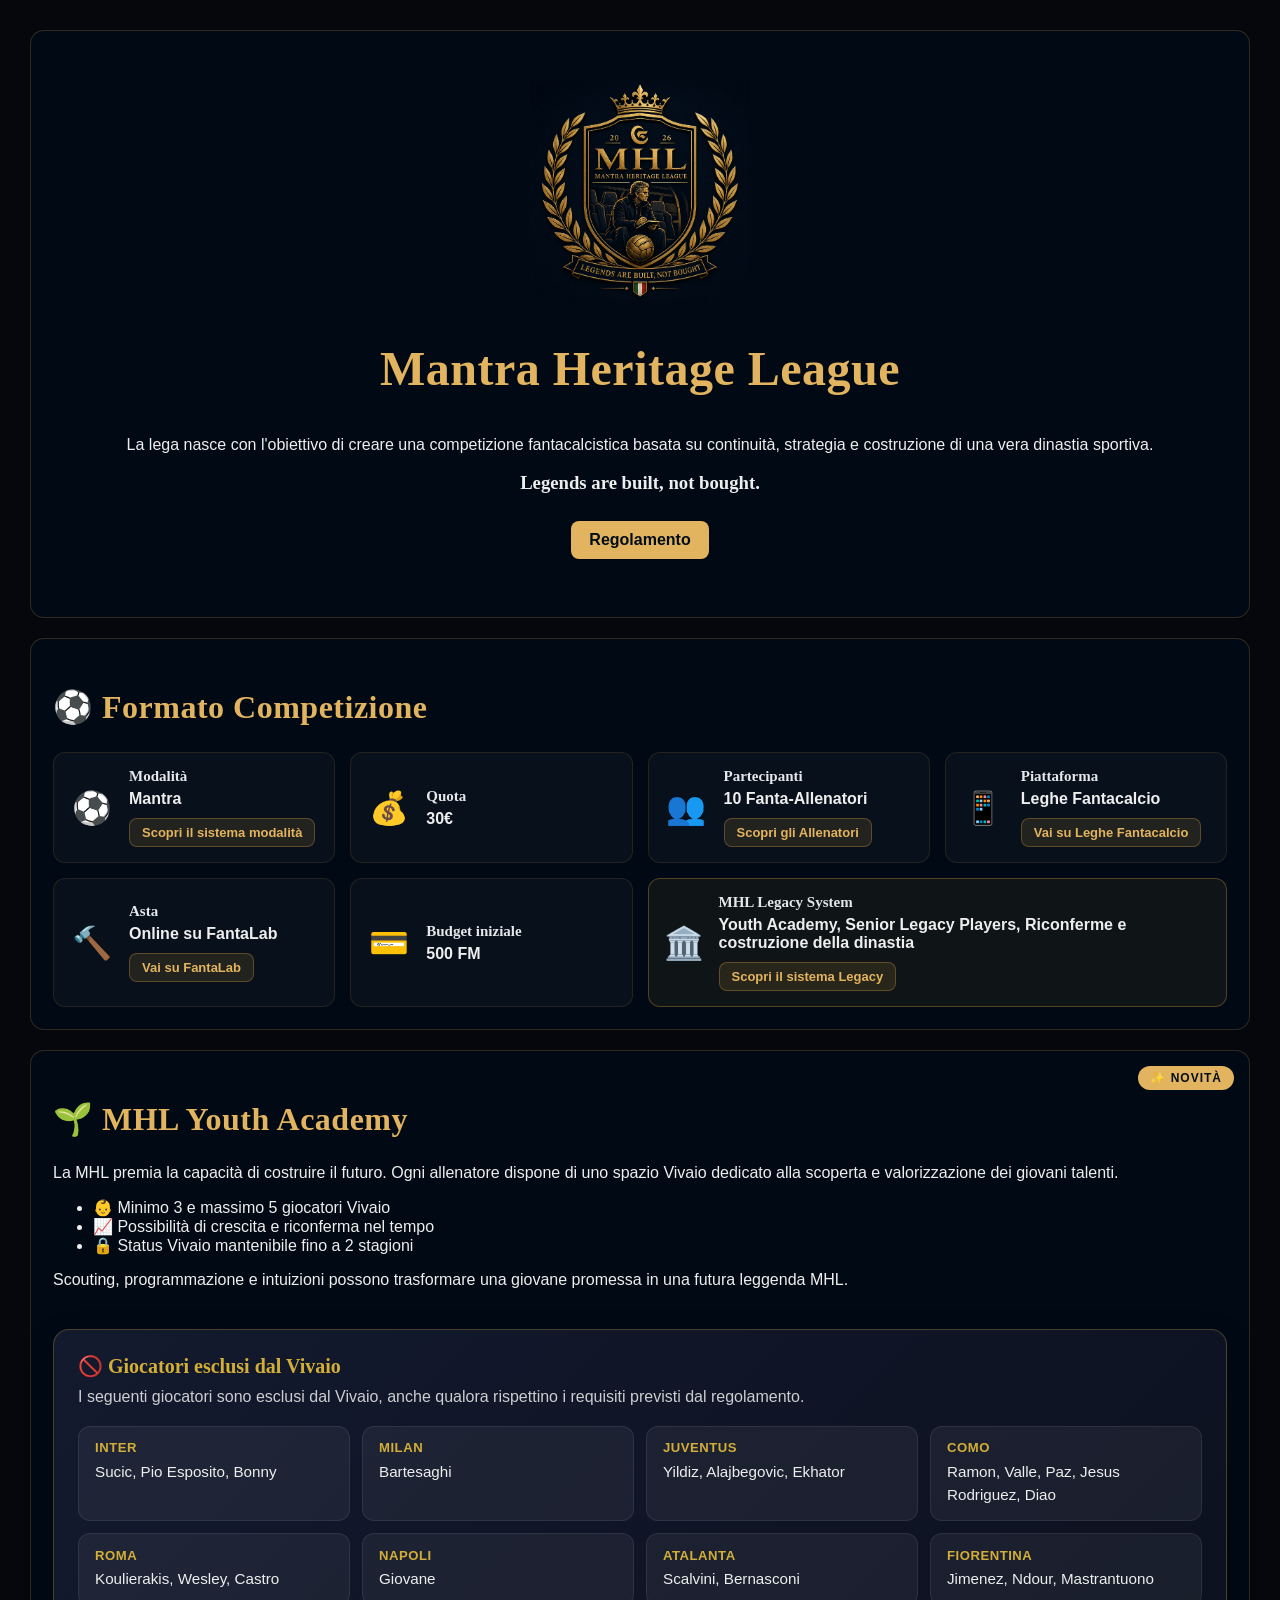
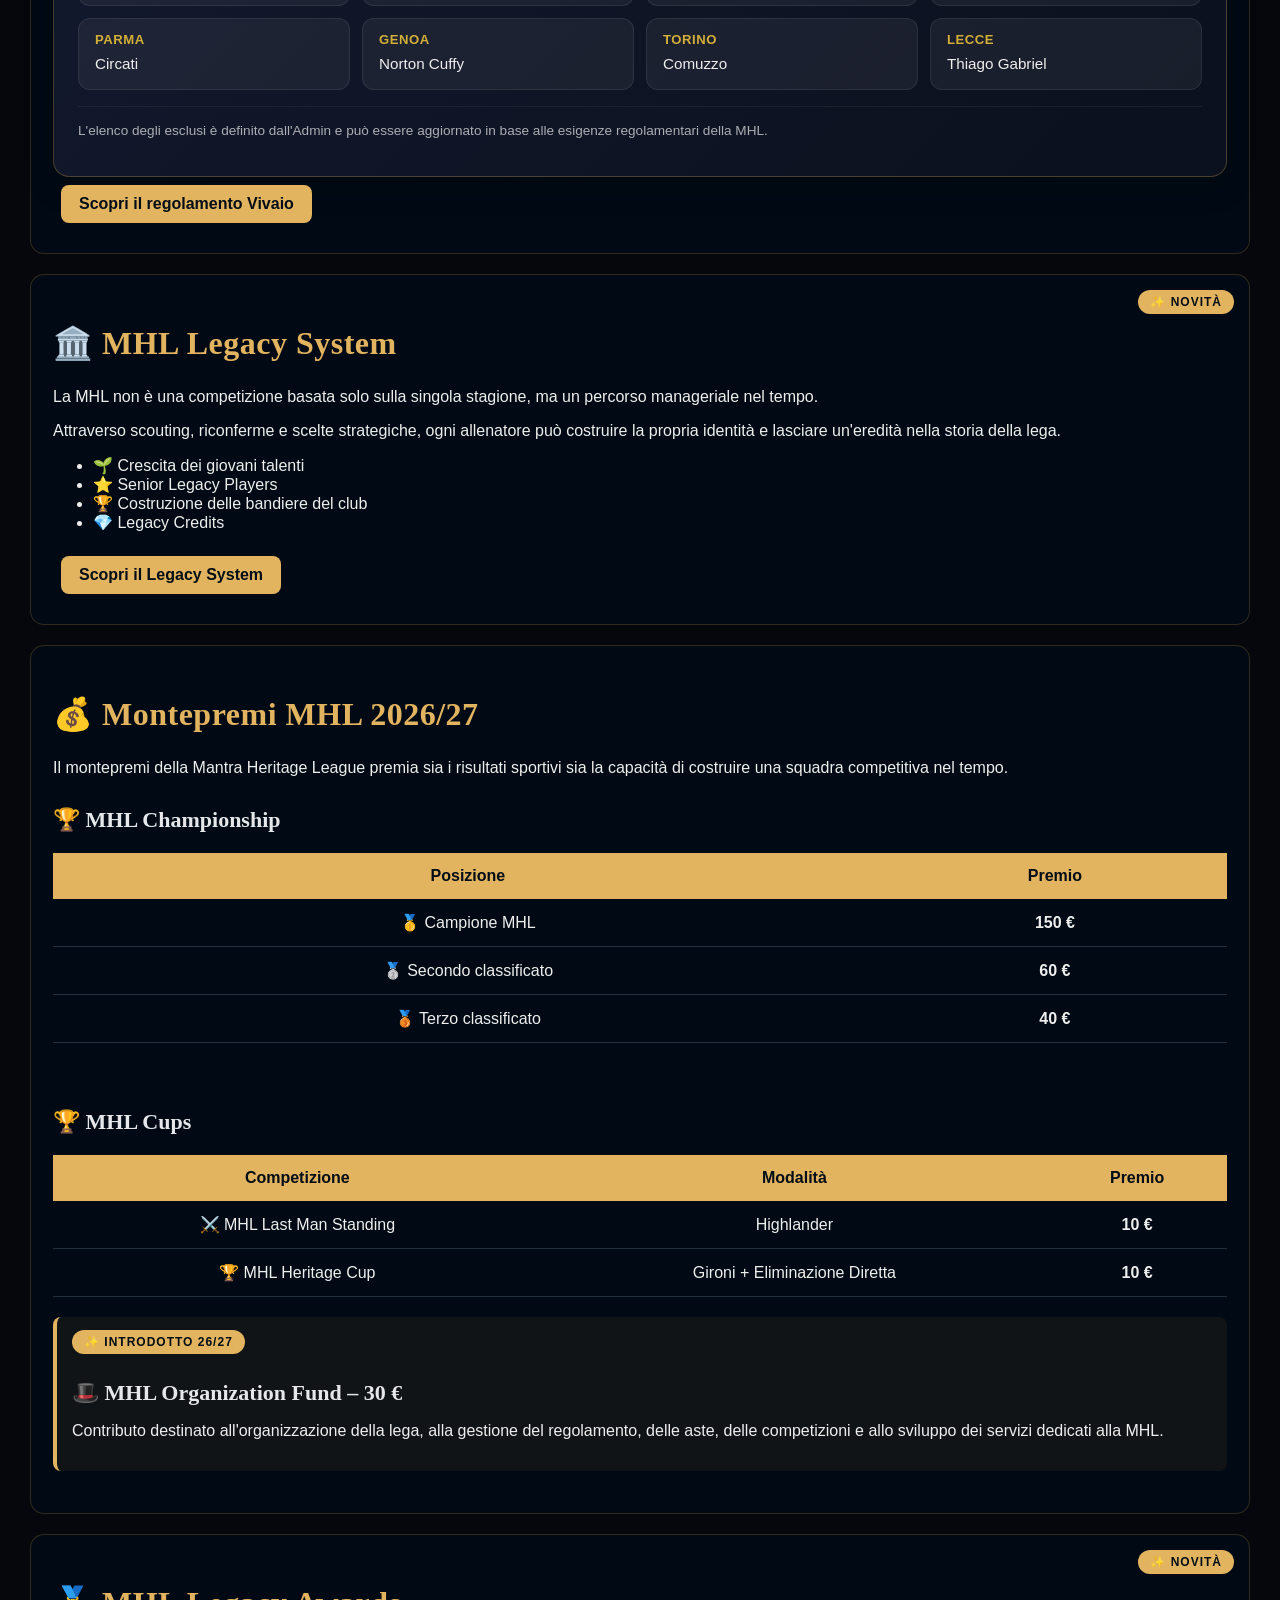
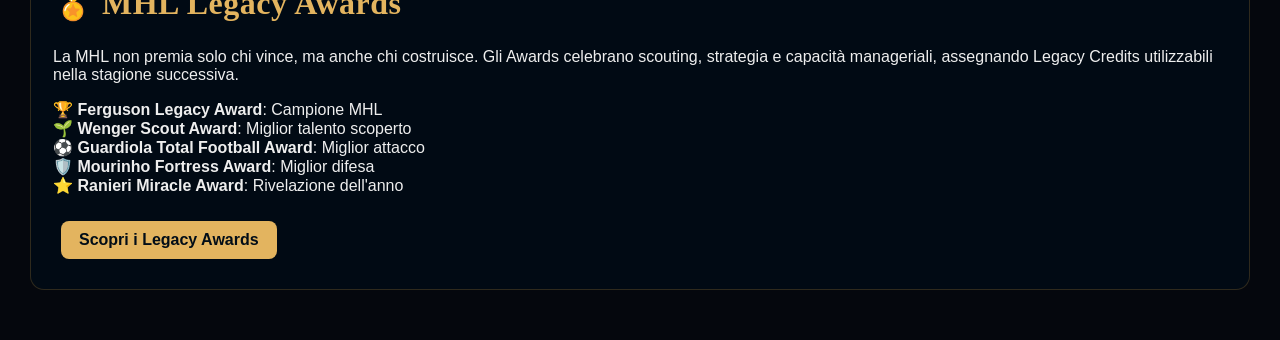
==== commit 51979c20: "Remove line about young talents in Serie A Removed the line about 'Giovani talenti al primo anno di " ====
--- a/index.html
+++ b/index.html
@@ -323,10 +323,6 @@
                 </li>
 
                 <li>
-                    🌱 Giovani talenti al primo anno di Serie A
-                </li>
-
-                <li>
                     📈 Possibilità di crescita e riconferma nel tempo
                 </li>
 
@@ -718,4 +714,4 @@
 
 </body>
 
-</html>+</html>
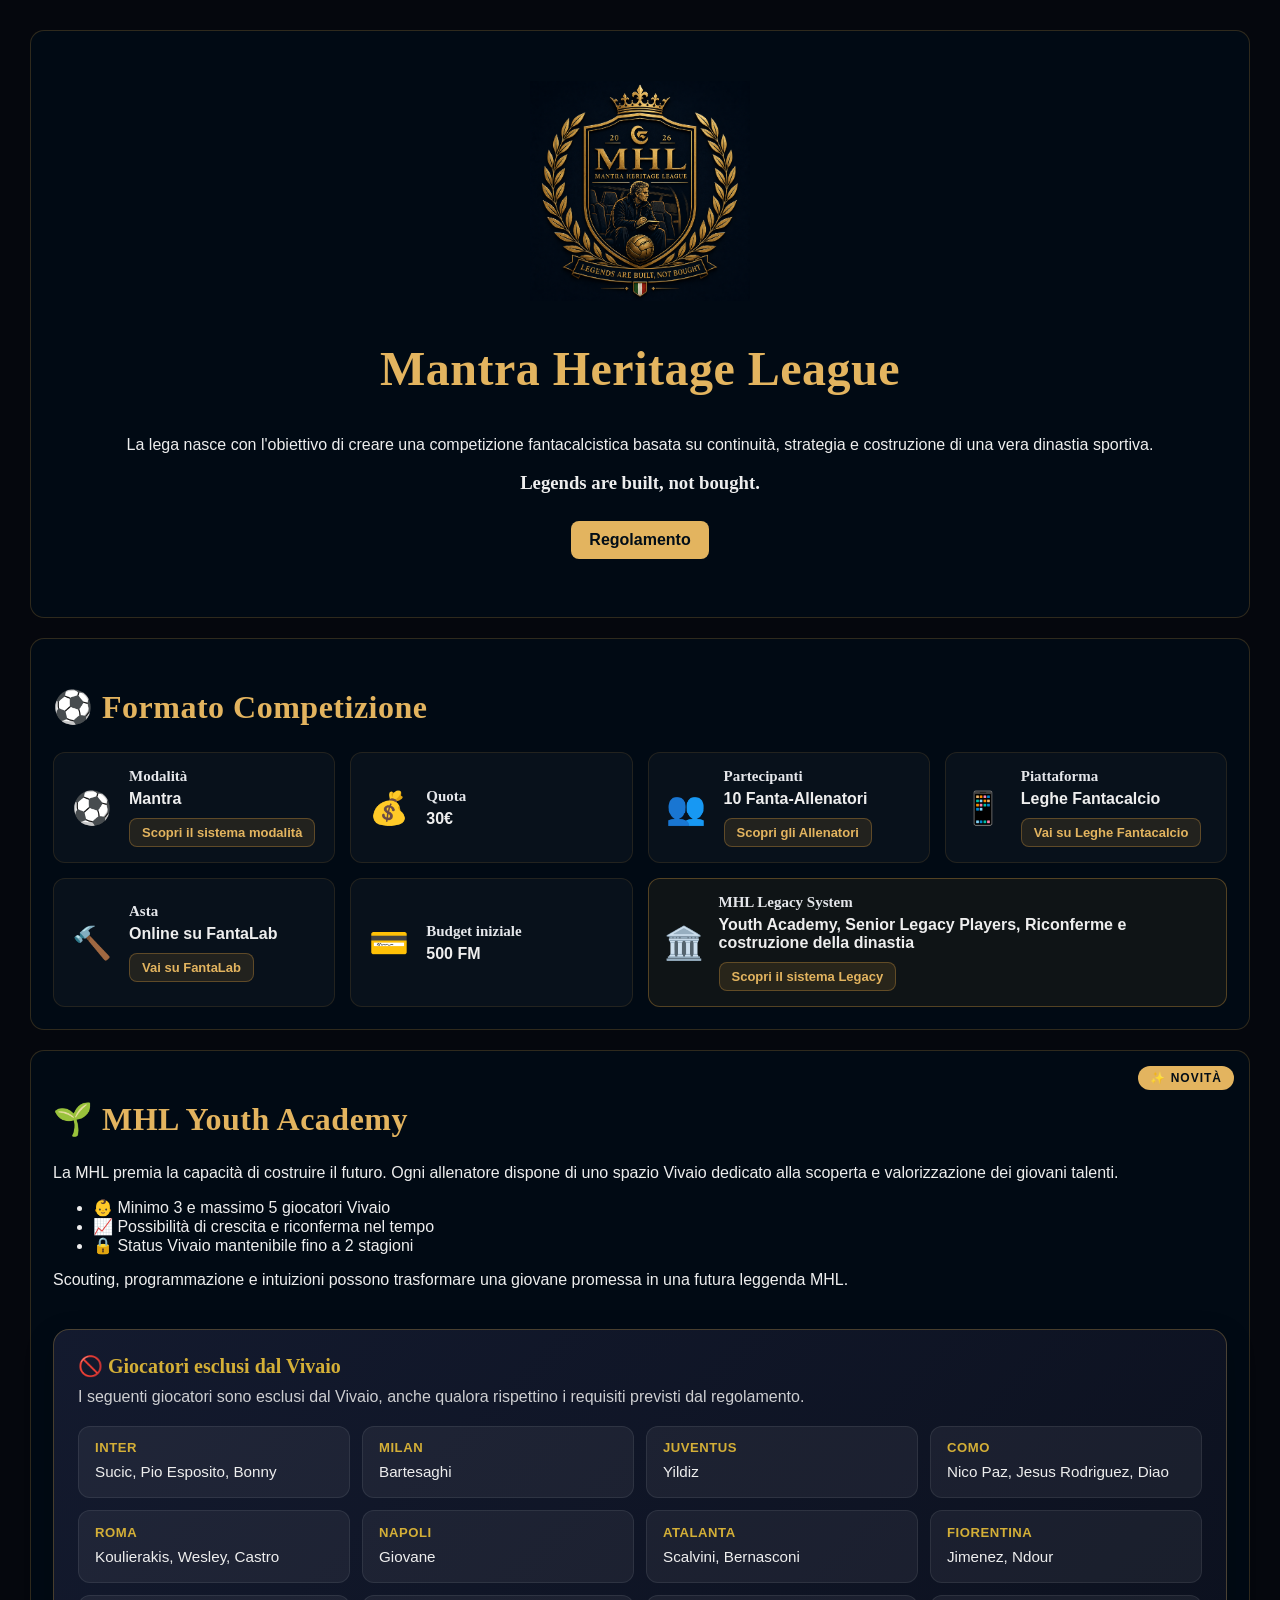
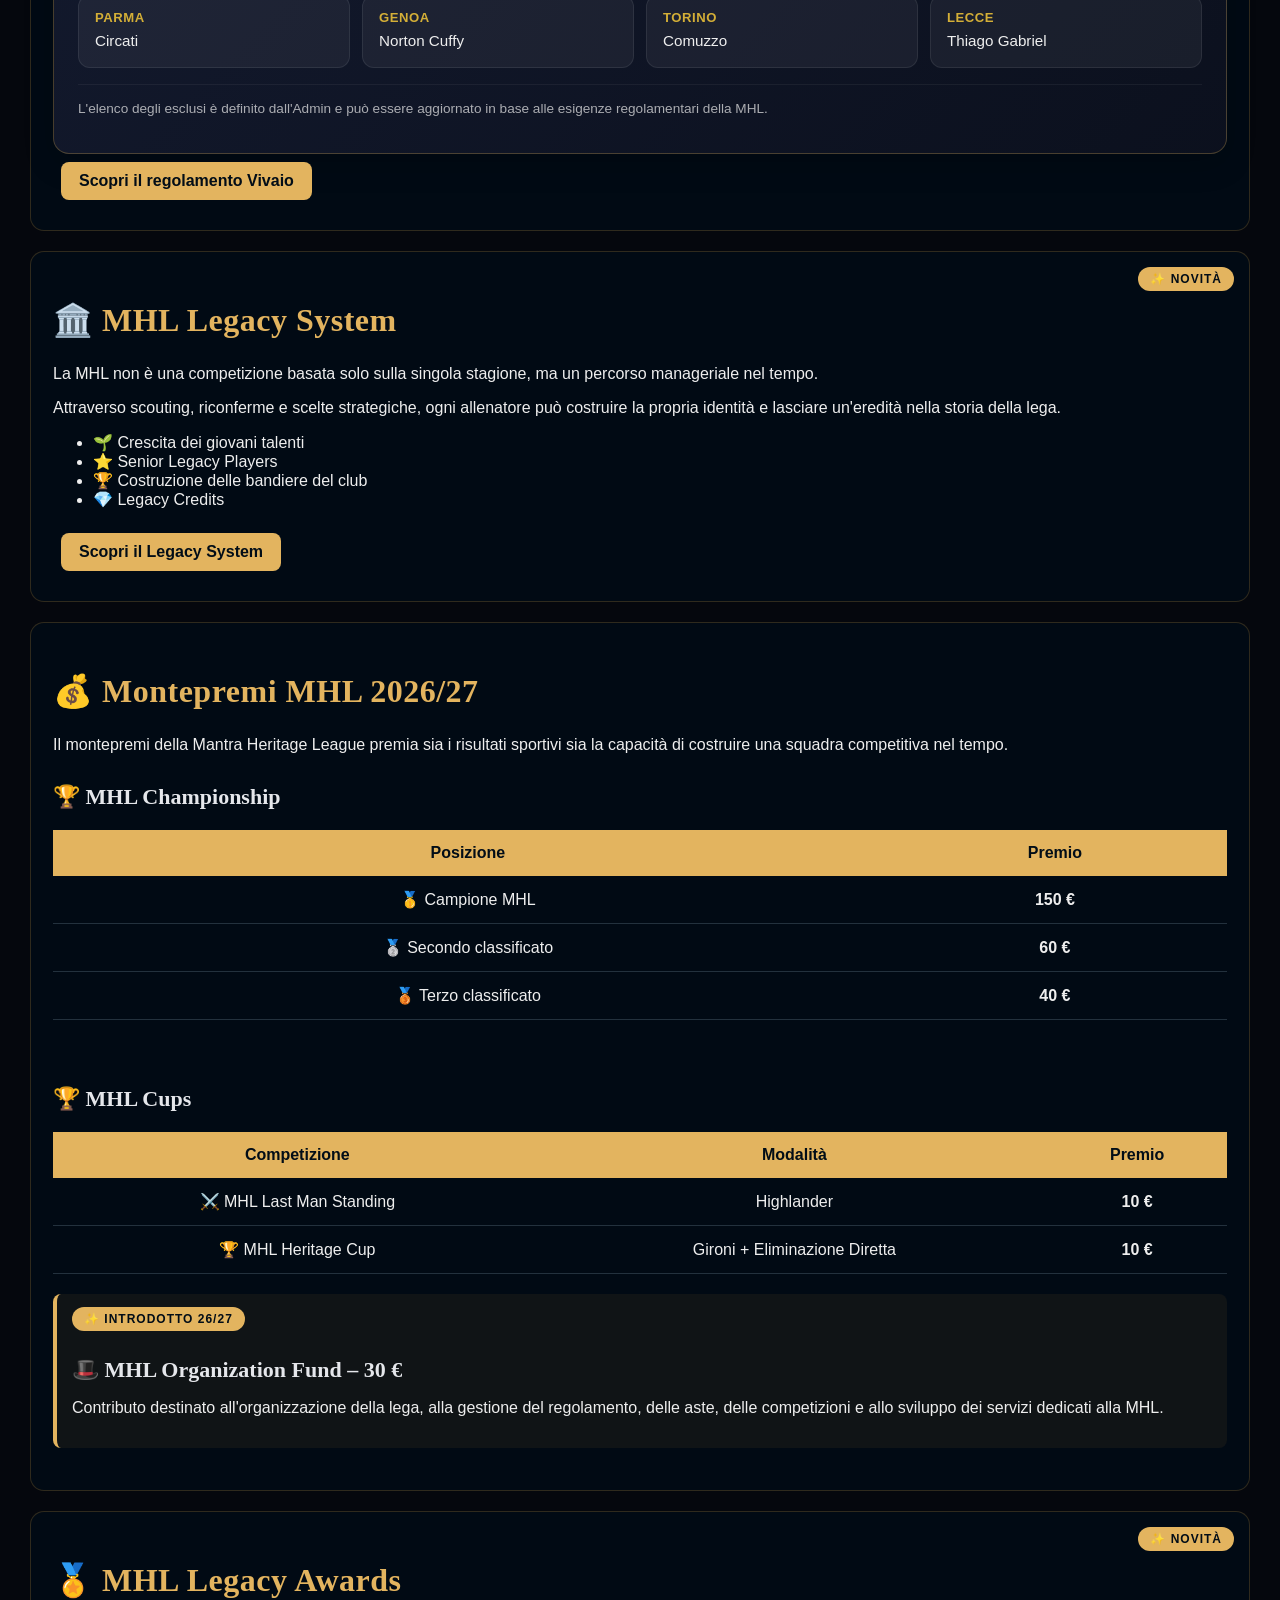
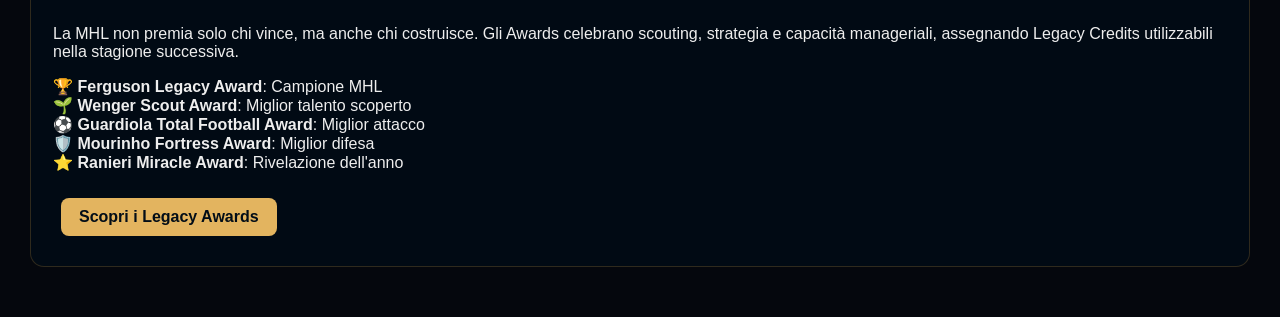
==== commit 9cfbf063: "Update excluded team players in index.html Removed players from excluded teams in the HTML." ====
--- a/index.html
+++ b/index.html
@@ -365,14 +365,14 @@
                     <li class="excluded-team">
                         <span class="excluded-team-name">Juventus</span>
                         <span class="excluded-team-players">
-                Yildiz, Alajbegovic, Ekhator
+                Yildiz
             </span>
                     </li>
 
                     <li class="excluded-team">
                         <span class="excluded-team-name">Como</span>
                         <span class="excluded-team-players">
-                Ramon, Valle, Paz, Jesus Rodriguez, Diao
+                Nico Paz, Jesus Rodriguez, Diao
             </span>
                     </li>
 
@@ -400,7 +400,7 @@
                     <li class="excluded-team">
                         <span class="excluded-team-name">Fiorentina</span>
                         <span class="excluded-team-players">
-                Jimenez, Ndour, Mastrantuono
+                Jimenez, Ndour
             </span>
                     </li>
 
